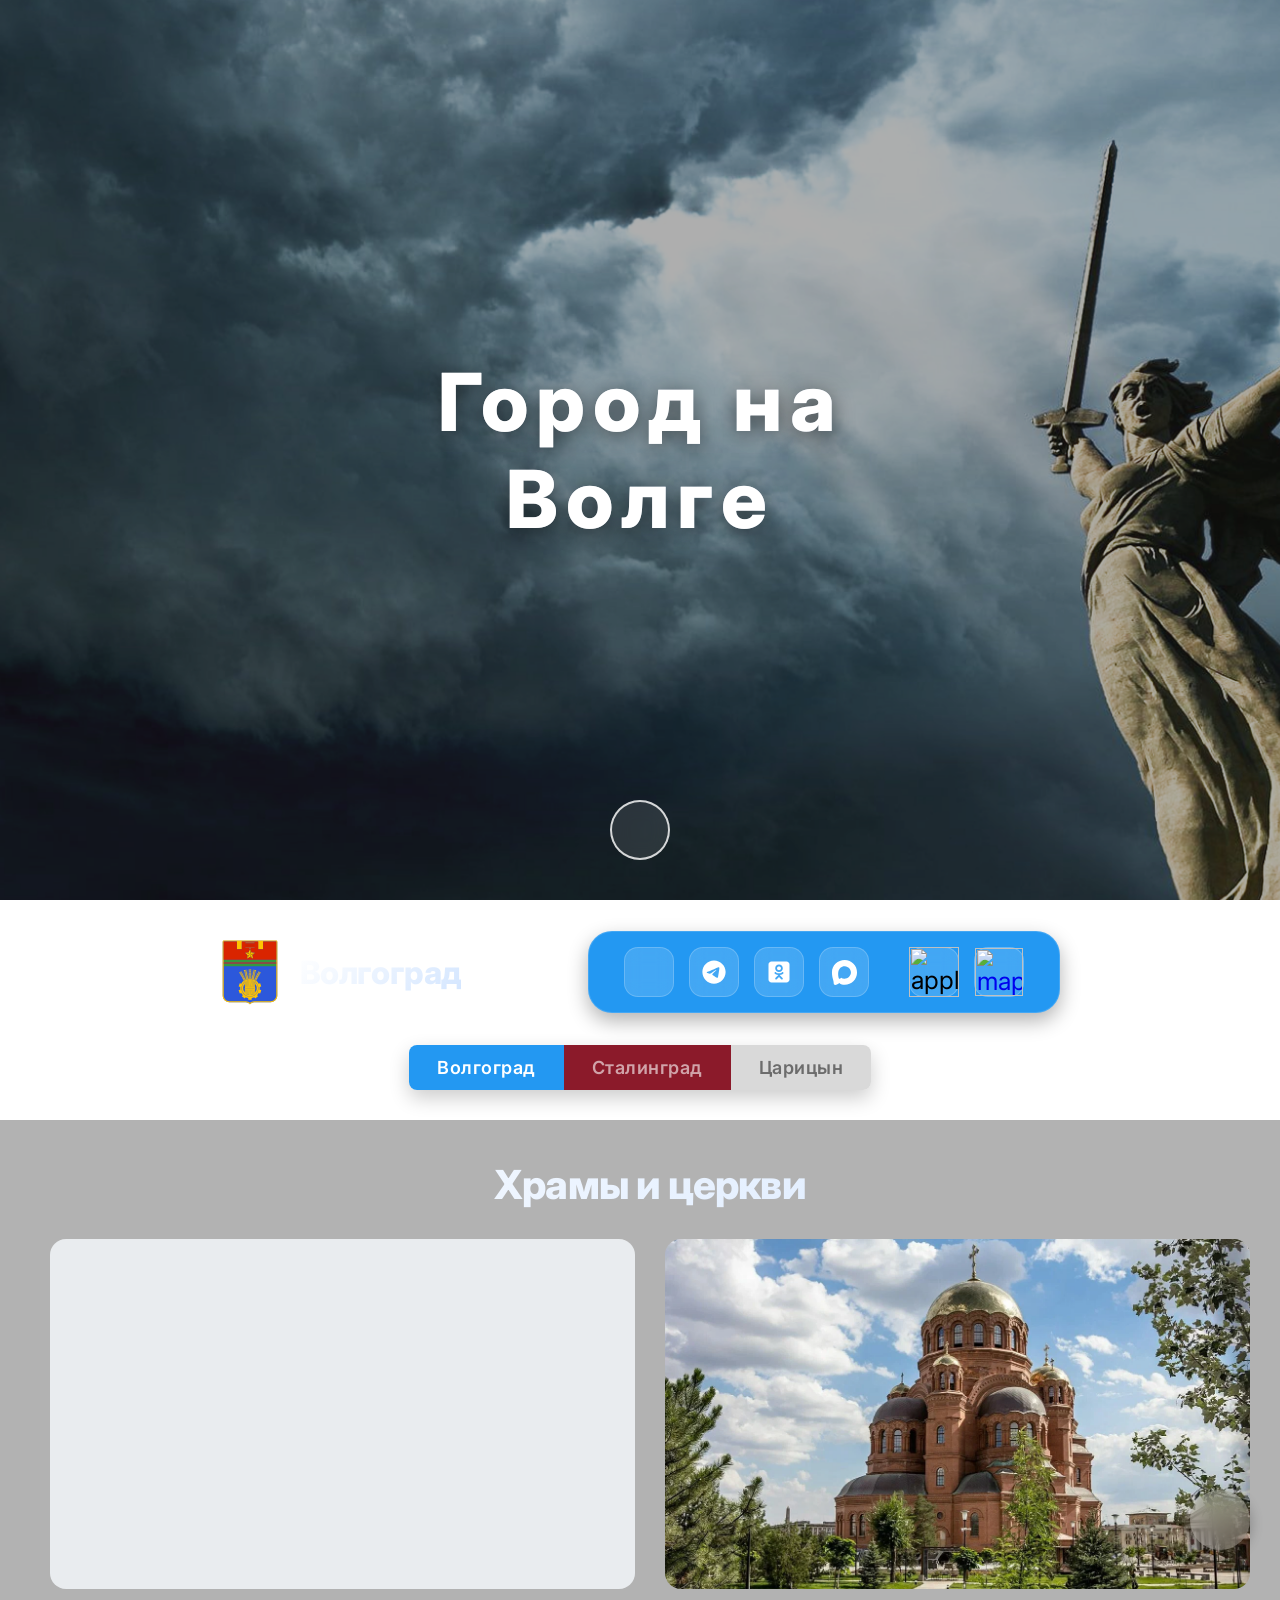
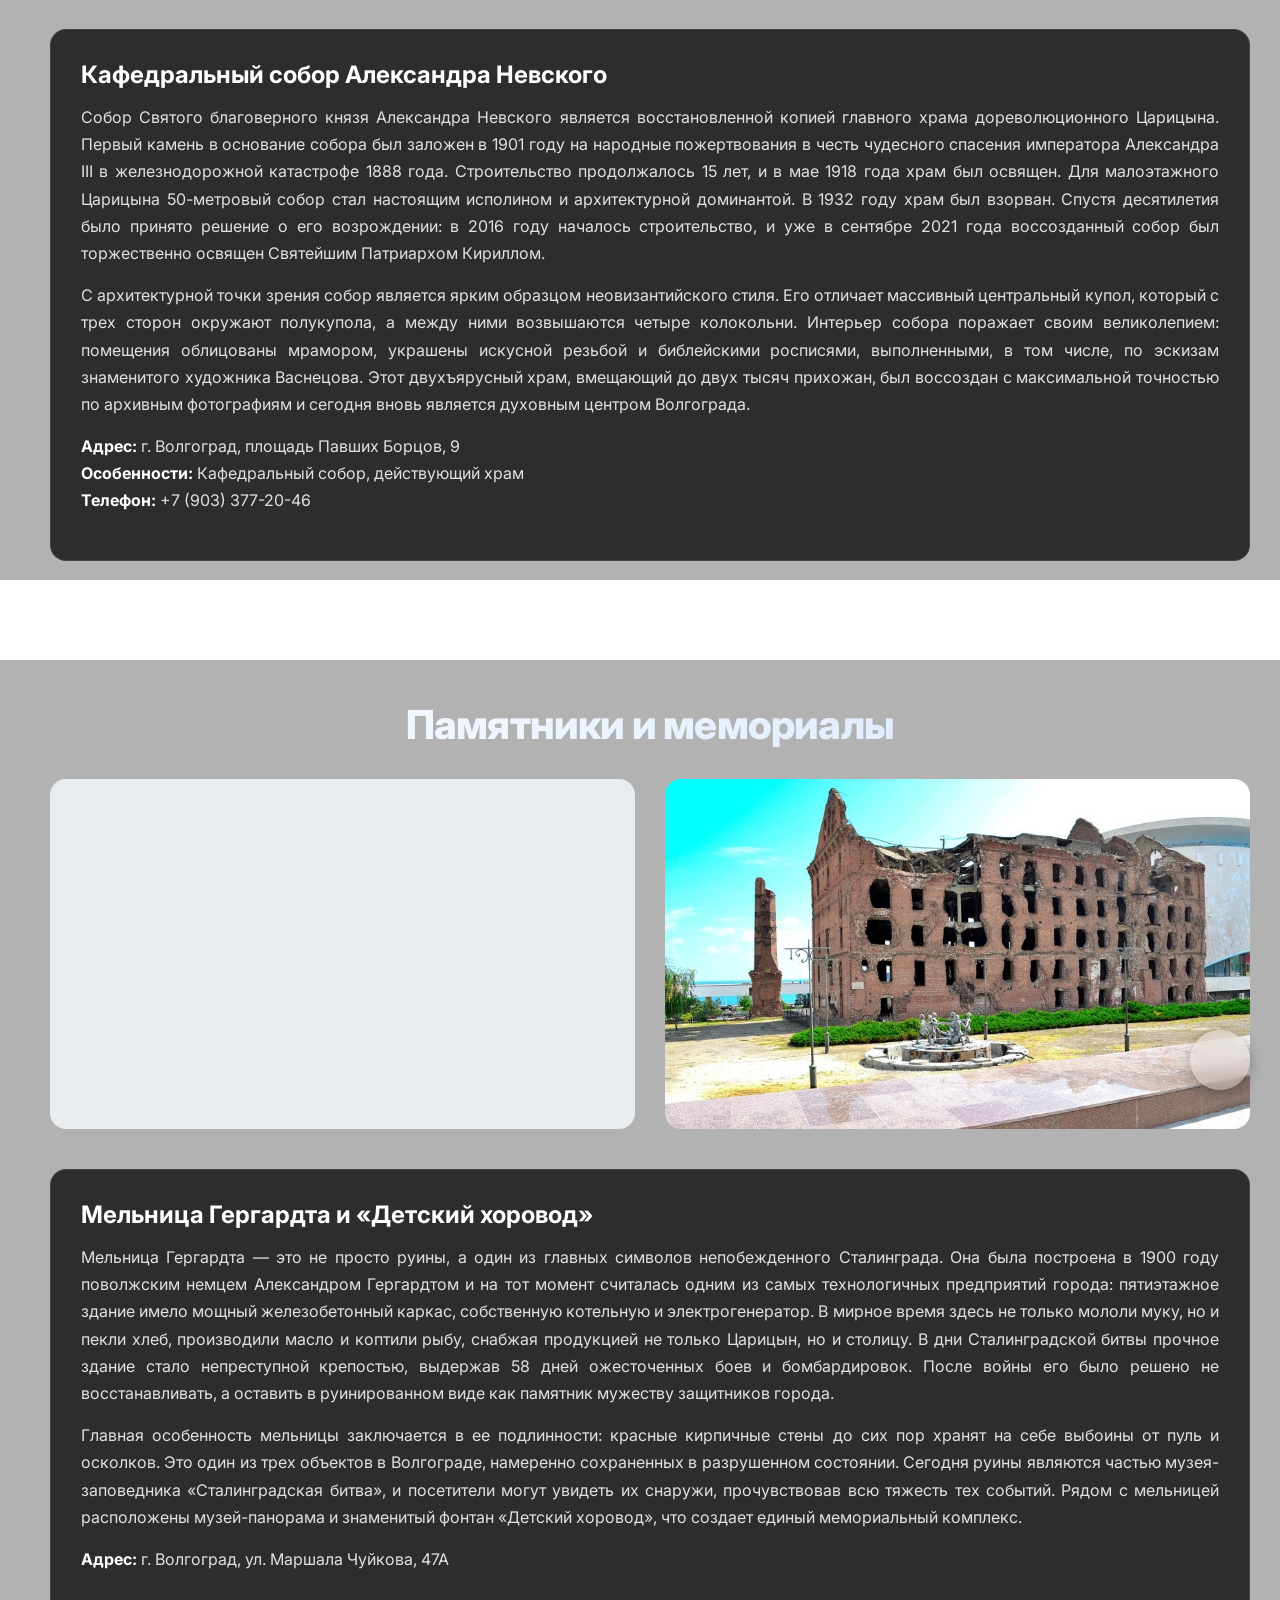
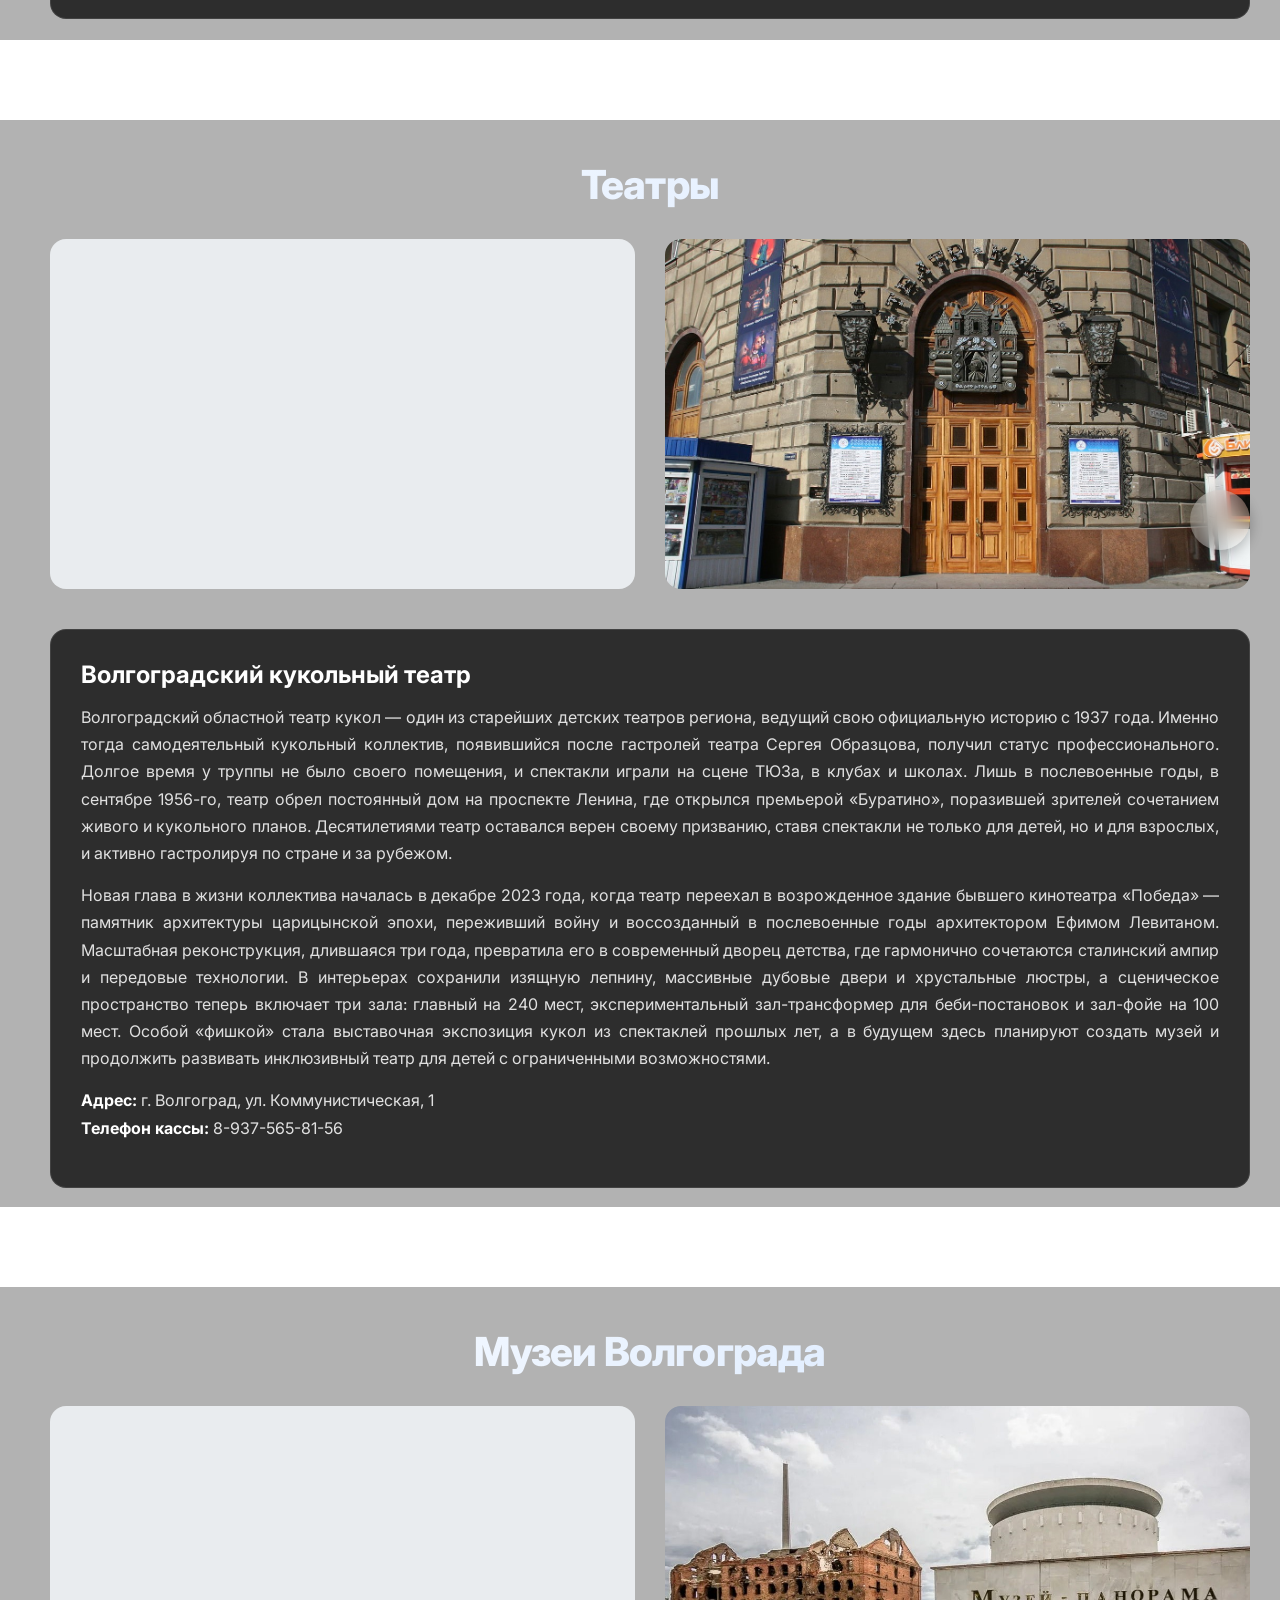
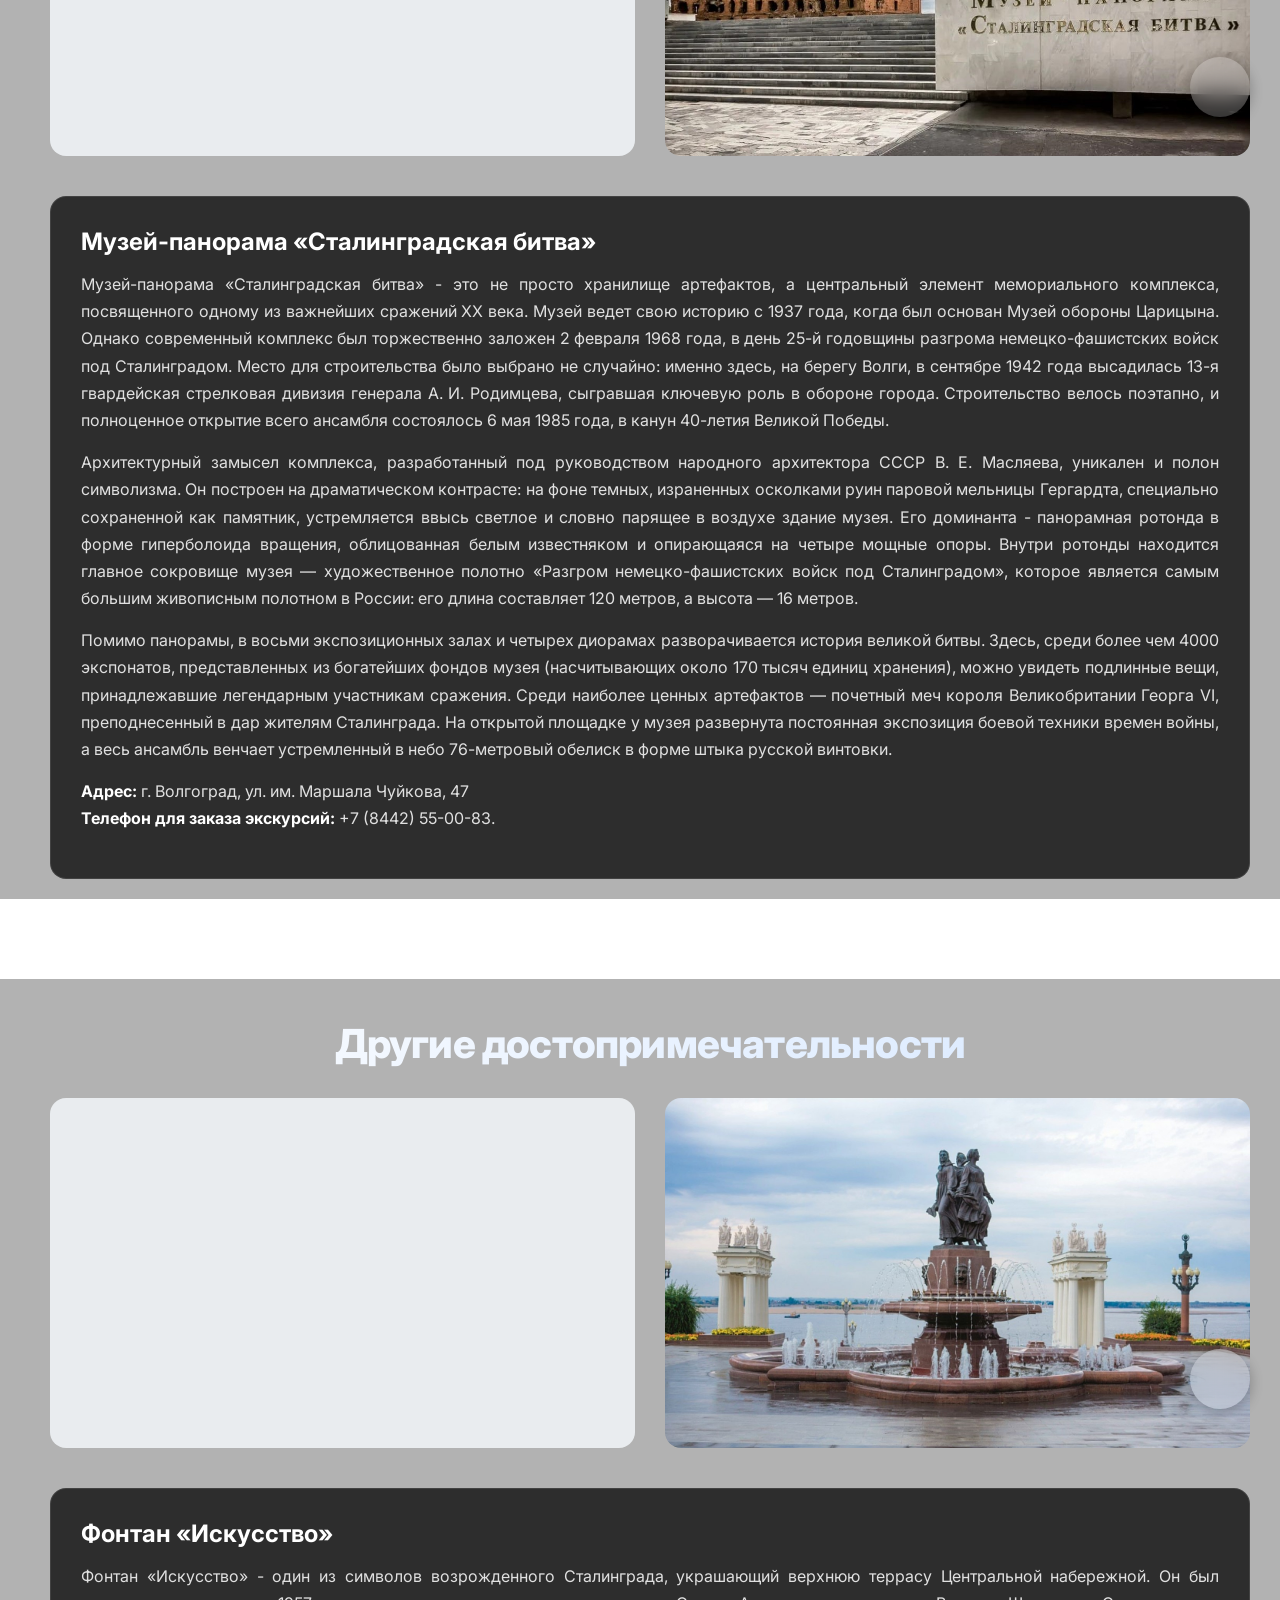
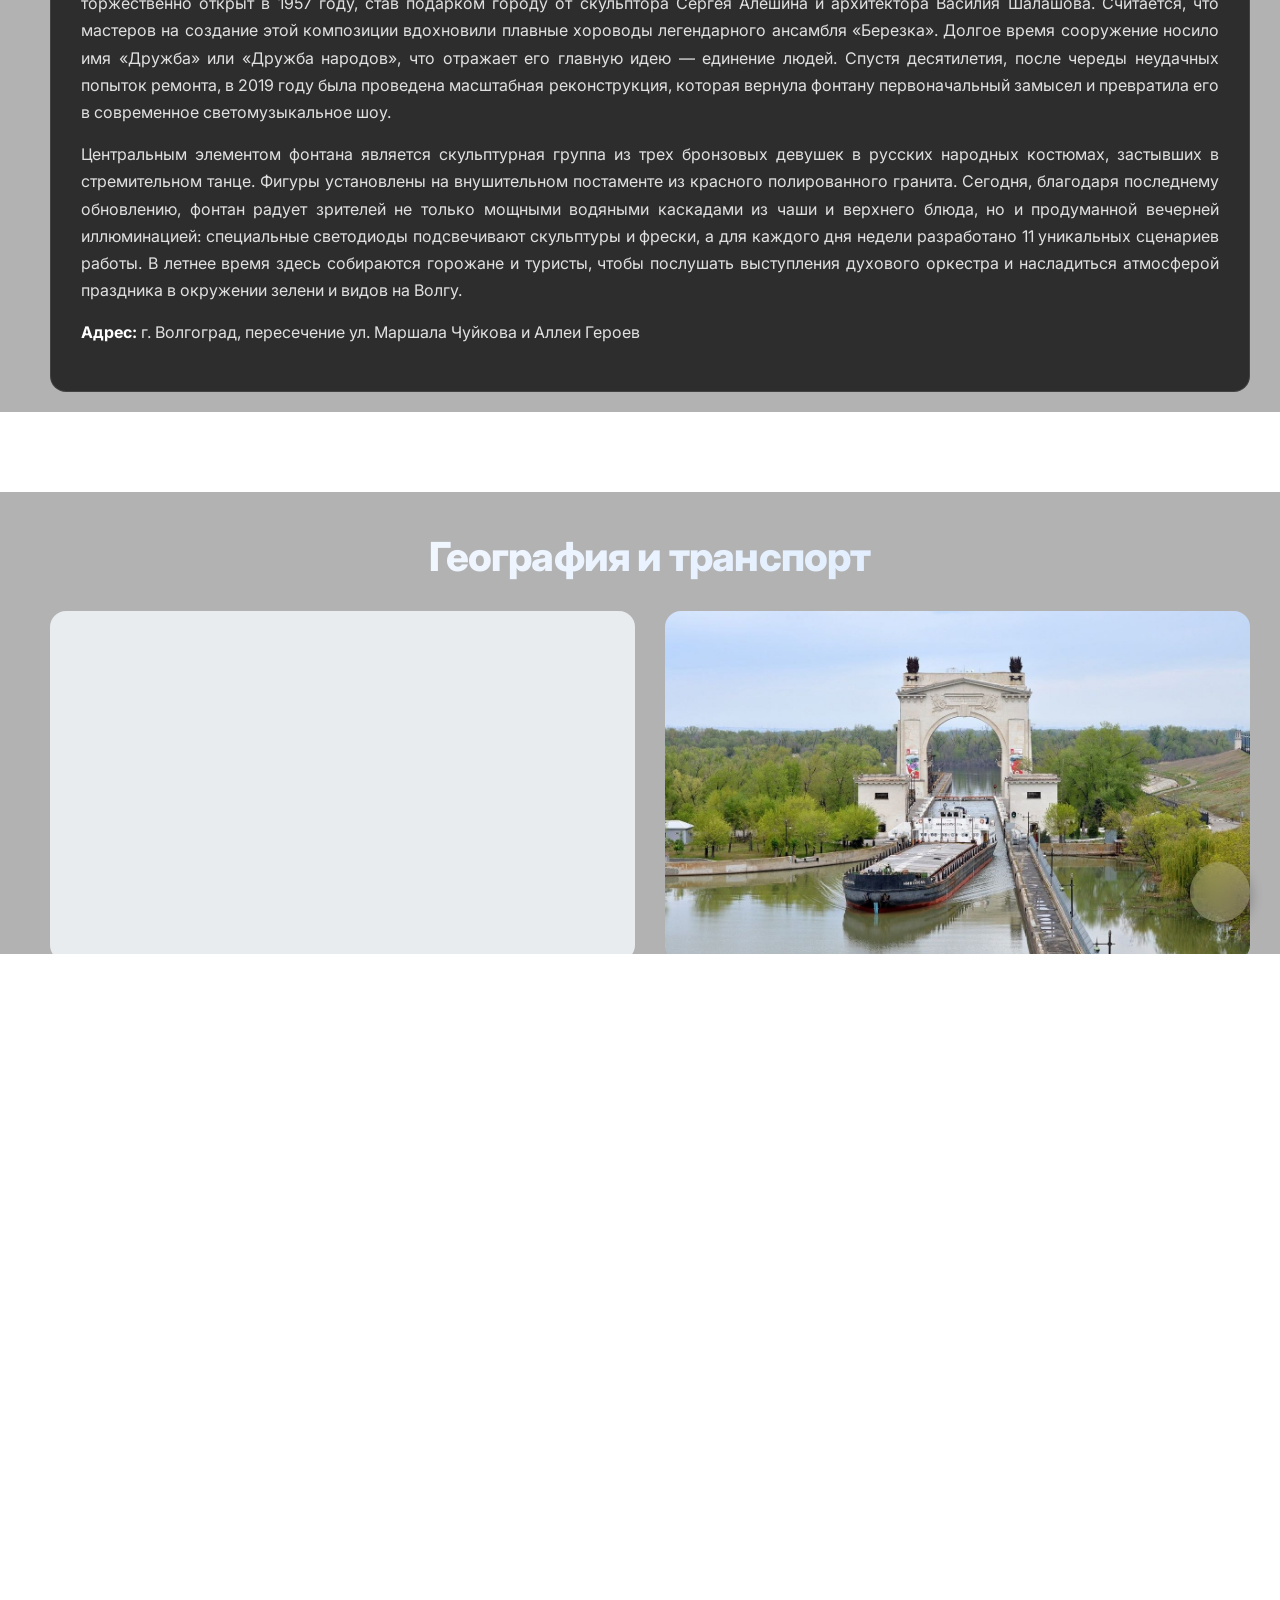
==== index.html @ 09a59f05 "Первый коммит: загрузка сайта~" ====
<script src="https://api-maps.yandex.ru/2.1/?lang=ru_RU" type="text/javascript"></script>

<!-- 2. Ionicons для иконок -->
<script src="https://unpkg.com/ionicons@4.1.2/dist/ionicons.js"></script>

<!-- 3. ВАШ внешний скрипт (после API!) -->
<script src="js/slider.js" defer></script>
<!DOCTYPE html>
<html>
<head>
	<meta charset="utf-8">
	<meta name="viewport" content="width=device-width, initial-scale=1">
	<title>Волгоград</title>
	<link rel="stylesheet" type="text/css" href="main.css">
	<link rel="icon" type="image/x-icon" href="images/Gerb.svg">
</head>

<body>
    <div class="hero-section" id="hero">
        <div class="hero-background">
            <img src="images/ZOVmateri.png" alt="Родина-мать зовёт">
        </div>
        <div class="hero-content">
            <h1 class="hero-title">Город на Волге</h1>
        </div>
        <button class="hero-arrow" onclick="scrollToContent()" aria-label="Прокрутить вниз">
            <ion-icon name="arrow-down"></ion-icon>
        </button>
    </div>
	<div class="page-wrapper">
	<div class="main-content">
		<header>
			<div class="logo">
				<img src="images/Gerb.svg" class="img1" alt="Герб">
				<h1>Волгоград</h1>
			</div>
			
			<div class="widgets">
				<div class="socials">
					<a href="https://vk.com/volgadmin" target="_blank" rel="noopener noreferrer">
						<div class="social-icon">
							<ion-icon name="logo-vk"></ion-icon>
						</div>
					</a>

					<a href="https://t.me/volgadmin" class="social-icon socials-tg" target="_blank" rel="noopener noreferrer">
						<svg xmlns="http://www.w3.org/2000/svg" viewBox="0 0 640 640">
							<path d="M320 72C183 72 72 183 72 320C72 457 183 568 320 568C457 568 568 457 568 320C568 183 457 72 320 
							72zM435 240.7C431.3 279.9 415.1 375.1 406.9 419C403.4 437.6 396.6 443.8 390 444.4C375.6 445.7 364.7 434.9 
							350.7 425.7C328.9 411.4 316.5 402.5 295.4 388.5C270.9 372.4 286.8 363.5 300.7 349C304.4 345.2 367.8 287.5 
							369 282.3C369.2 281.6 369.3 279.2 367.8 277.9C366.3 276.6 364.2 277.1 362.7 277.4C360.5 277.9 325.6 300.9 
							258.1 346.5C248.2 353.3 239.2 356.6 231.2 356.4C222.3 356.2 205.3 351.4 192.6 347.3C177.1 342.3 164.7 339.6 
							165.8 331C166.4 326.5 172.5 322 184.2 317.3C256.5 285.8 304.7 265 328.8 255C397.7 226.4 412 221.4 421.3 221.2C423.4 221.2 
							427.9 221.7 430.9 224.1C432.9 225.8 434.1 228.2 434.4 230.8C434.9 234 435 237.3 434.8 240.6z"/>
						</svg>
					</a>
					
					<!-- Одноклассники -->
					<a href="https://ok.ru/volgadmin" class="social-icon socials-odnokl" target="_blank" rel="noopener noreferrer">
						<svg xmlns="http://www.w3.org/2000/svg" viewBox="0 0 640 640">
							<path d="M320 201.1C314.6 200.8 309.2 201.7 304.1 203.5C299 205.3 294.4 208.3 290.5 212C286.6 215.7 283.5 220.2 281.3 
							225.2C279.1 230.2 278.1 235.5 278.1 240.9C278.1 246.3 279.2 251.7 281.3 256.6C283.4 261.5 286.6 266.1 290.5 269.8C294.4 
							273.5 299.1 276.4 304.1 278.3C309.1 280.2 314.6 281 320 280.7C325.4 281 330.8 280.1 335.9 278.3C341 276.5 345.6 273.5 
							349.5 269.8C353.4 266.1 356.5 261.6 358.7 256.6C360.9 251.6 361.9 246.3 361.9 240.9C361.9 235.5 360.8 230.1 358.7 
							225.2C356.6 220.3 353.4 215.7 349.5 212C345.6 208.3 340.9 205.4 335.9 203.5C330.9 201.6 325.4 200.8 320 201.1zM480 
							96L160 96C124.7 96 96 124.7 96 160L96 480C96 515.3 124.7 544 160 544L480 544C515.3 544 544 515.3 544 480L544 160C544 
							124.7 515.3 96 480 96zM320 322C275.2 322 239 285.7 239 241C239 196.2 275.2 159.9 320 159.9C364.8 159.9 401.1 196.2 401.1 
							241C401.1 285.7 364.8 322 320 322zM379.3 328.2C396.1 315 408.8 322.7 413.4 331.8C421.2 347.8 412.3 355.5 391.9 
							368.8C374.8 379.7 351.2 384 335.7 385.6L348.7 398.5L396.4 446.2C413.8 464.1 385.4 492 367.8 474.8C355.8 462.6 
							338.3 445.1 320.1 426.9L272.4 474.8C254.7 492 226.4 463.8 244 446.2C247.7 442.5 251.9 438.3 256.5 433.7C266.9 
							423.3 279.1 411 291.7 398.5L304.6 385.6C289.2 384 265.3 379.9 248 368.8C227.7 355.5 218.7 347.9 226.6 331.8C231.2 
							322.7 243.9 315 260.7 328.2C260.7 328.2 283.4 346.2 320 346.2C356.6 346.2 379.3 328.2 379.3 328.2z"/>
						</svg>
					</a>
					
					<!-- MAX -->
					<a href="https://max.ru/volgadmin" class="social-icon socials-MAX" target="_blank" rel="noopener noreferrer">
						<svg xmlns="http://www.w3.org/2000/svg" viewBox="0 0 1521.32 1516.58">
							<path class="fil1" d="M772.44 1295.02c-107.13,0 -156.91,-15.6 -243.19,-77.99 -54.92,70.2 -227.77,124.81 
							-235.38,31.2 0,-70.14 -15.84,-129.23 -33.31,-194.26 -21.38,-79.69 -45.16,-168.33 -45.16,-297.16 0,-307.17 
							253.55,-538.24 554.22,-538.24 300.58,0 536.3,242.3 536.3,541.23 0,298.89 -243.23,535.23 -533.49,535.23l0.01 
							-0.01zm4.34 -810.86c-146.28,-7.62 -260.42,93.24 -285.6,251.11 -20.87,130.76 16.11,290.06 47.72,298.07 14.92,3.78 
							53.1,-26.92 76.62,-50.31 38.73,24.94 83.14,44.28 132.52,46.82 150.2,7.82 283.26,-108.97 291.15,-258.22 7.88,-149.25 
							-112.21,-279.65 -262.39,-287.47l-0.02 0z"/>
						</svg>
					</a>
					
				</div>
				<div class="contacts">
					<div class="social-icon"><img width="50" height="50" src="https://img.icons8.com/ios-filled/50/FFFFFF/apple-contacts.png" alt="apple-contacts"/></div>
					<a href="pages/mapping.html"><div class="social-icon"><img width="48" height="48" src="https://img.icons8.com/deco-glyph/48/FFFFFF/map-marker.png" alt="map-marker"/></div></a>
				</div>
			</div>
		</header>
		
    </div>
		<!-- Блок "Времена" - три соединённых цветных блока -->
		<div class="times-container">
			<div class="time-block time-blue active">Волгоград</div>
			<a href="pages/stalingrad.html" style="text-decoration: none; color: inherit;">
    		<div class="time-block time-red faded">Сталинград</div>
			</a>
			<a href="pages/tsaritsyn.html" style="text-decoration: none; color: inherit;">
			<div class="time-block time-white faded">Царицын</div>
			</a>
			
		</div>
<!-- Слайдер достопримечательностей -->
<section class="attraction-section">
    <h2 class="section-title">Храмы и церкви</h2>
    <div class="attractions-slider">
        <!-- Слайд 1: Кафедральный собор Александра Невского -->
        <div class="slide active" data-index="0">
            <div class="attraction-container">
                <div class="attraction-content">
                    <div class="attraction-map-wrapper">
                        <div class="map-window-small">
                            <div id="map-alexander"></div>
                        </div>
                    </div>
                    <div class="attraction-image-wrapper">
                        <img src="attractions/AlexandroNevskiy.png" alt="Кафедральный собор Александра Невского" class="attraction-photo">
                    </div>
                </div>
                <div class="attraction-info">
                    <h3>Кафедральный собор Александра Невского</h3>
                    <p>
                        Собор Святого благоверного князя Александра Невского является 
                        восстановленной копией главного храма дореволюционного Царицына. 
                        Первый камень в основание собора был заложен в 1901 году на народные пожертвования 
                        в честь чудесного спасения императора Александра III в железнодорожной катастрофе 1888 года. 
                        Строительство продолжалось 15 лет, и в мае 1918 года храм был освящен. 
                        Для малоэтажного Царицына 50-метровый собор стал настоящим исполином и архитектурной доминантой. 
                        В 1932 году храм был взорван. Спустя десятилетия было принято решение о его возрождении: 
                        в 2016 году началось строительство, и уже в сентябре 2021 года воссозданный 
                        собор был торжественно освящен Святейшим Патриархом Кириллом.
                    </p>
                    <p>
                        С архитектурной точки зрения собор является ярким образцом неовизантийского стиля. 
                        Его отличает массивный центральный купол, который с трех сторон окружают полукупола, 
                        а между ними возвышаются четыре колокольни. Интерьер собора поражает своим великолепием: 
                        помещения облицованы мрамором, украшены искусной резьбой и библейскими росписями, выполненными, 
                        в том числе, по эскизам знаменитого художника Васнецова. 
                        Этот двухъярусный храм, вмещающий до двух тысяч прихожан, был воссоздан с максимальной точностью 
                        по архивным фотографиям и сегодня вновь является духовным центром Волгограда.
                    </p>
                    <p>
                        <strong>Адрес:</strong> г. Волгоград, площадь Павших Борцов, 9<br>
                        <strong>Особенности:</strong> Кафедральный собор, действующий храм <br>
                        <strong>Телефон:</strong> +7 (903) 377-20-46
                    </p>
                </div>
            </div>
        </div>



        <!-- Слайд 3: Собор Иоанна Кронштадского -->
        <div class="slide" data-index="2">
            <div class="attraction-container">
                <div class="attraction-content">
                    <div class="attraction-map-wrapper">
                        <div class="map-window-small">
                            <div id="map-kronstadt"></div>
                        </div>
                    </div>
                    <div class="attraction-image-wrapper">
                        <img src="attractions/IvanKronjtatskiy.jpg" alt="Собор Иоанна Кронштадского" class="attraction-photo">
                    </div>
                </div>
                <div class="attraction-info">
                    <h3>Храм Иоанна Кронштадского</h3>
                    <p>
                        Приход храма святого праведного Иоанна Кронштадтского был основан в 1991 году, 
                        а уже в 1993-м строящийся храм посетил патриарх Алексий II. 
                        С 1996 года приход является подворьем Свято-Троицкого Белогорского монастыря. 
                        Рядом с первым небольшим зданием в 2001–2012 годах был возведён новый двухъярусный храм, 
                        способный вместить до тысячи человек.
                    </p>
                    <p>
                        Главная архитектурная особенность — русско-византийский стиль с высотой более 50 метров, 
                        длиной 42 метра и толщиной стен до полутора метров. В основе плана заложен крест, 
                        а аркатурный пояс из натурального камня символизирует единство Церкви.
                    </p>
                    <p>
                        <strong>Адрес:</strong> г. Волгоград, ул. Туманяна, 38<br>
                        <strong>Особенности:</strong> Действующий храм, проводятся богослужения <br>
                        <strong>Телефон:</strong> +7 (8442) 73-09-91
                    </p>
                </div>
            </div>
        </div>

        <!-- Слайд 4: Казанский кафедральный собор -->
        <div class="slide" data-index="3">
            <div class="attraction-container">
                <div class="attraction-content">
                    <div class="attraction-map-wrapper">
                        <div class="map-window-small">
                            <div id="map-kazan"></div>
                        </div>
                    </div>
                    <div class="attraction-image-wrapper">
                        <img src="attractions/KazanskiyKafSobor.jpg" alt="Казанский кафедральный собор" class="attraction-photo">
                    </div>
                </div>
                <div class="attraction-info">
                    <h3>Казанский кафедральный собор</h3>
                    <p>
                        Казанский кафедральный собор был построен в 1899 году в псевдорусском стиле и является одним из старейших храмов Волгограда.
                        В советское время его закрыли и переоборудовали под хлебозавод, а во время Сталинградской битвы здание сильно пострадало, 
                        уцелели лишь стены. 
                        Восстановленный после войны, в 1954 году он получил статус кафедрального собора.
                    </p>
                    <p>Главная архитектурная особенность — крестообразная форма и шатровые купола,
                        возвращённые храму в ходе реставрации 2005–2011 годов. 
                        Среди святынь выделяются иконы с частицами мощей Александра Невского, Николая Чудотворца и святителя 
                        Луки Крымского.
                    </p>
                    <p>
                        <strong>Адрес:</strong> г. Волгоград, ул. Липецкая, 10<br>
                        <strong>Особенности:</strong> Кафедральный собор, исторический храм <br>
                        <strong>Телефон:</strong> 8 (8442) 94-78-43
                    </p>
                </div>
            </div>
        </div>

        <!-- Слайд 7: Храм Иоанна Предтечи -->
        <div class="slide" data-index="6">
            <div class="attraction-container">
                <div class="attraction-content">
                    <div class="attraction-map-wrapper">
                        <div class="map-window-small">
                            <div id="map-john"></div>
                        </div>
                    </div>
                    <div class="attraction-image-wrapper">
                        <img src="attractions/IvanPredtech.jpg" alt="Храм Иоанна Предтечи" class="attraction-photo">
                    </div>
                </div>
                <div class="attraction-info">
                    <h3>Храм Иоанна Предтечи</h3>
                    <p>
                        Храм Иоанна Предтечи — Это старейший православный храм Волгограда, 
                        ведущий свою историю от первой деревянной церкви, поставленной при основании крепости Царицын в 1589 году. 
                        В конце XIX века на её месте возвели каменный храм, который после разорения и закрытия в советское время 
                        вновь открылся сразу после Сталинградской битвы. 
                        С 1943 по 1954 год он был единственным действующим в городе и носил статус кафедрального собора, 
                        пока эту роль не вернули восстановленному Казанскому собору.
                    </p>
                    <p>
                        Главная особенность храма в том, что в его стенах молились, несмотря на военную разруху, 
                        практически непрерывно с 1943 года — с этого момента богослужения не прекращались даже в самые тяжёлые 
                        послевоенные годы. Архитектура относится к русско-византийскому стилю, 
                        а внутреннее убранство бережно сохраняет исторический облик.
                    </p>
                    <p>
                        <strong>Адрес:</strong> г. Волгоград<br>
                        <strong>Особенности:</strong> Действующий храм<br>
                        <strong>Телефон:</strong> +7 (8442) 33-74-70
                    </p>
                </div>
            </div>
        </div>
                <!-- Слайд 2: Собор Сергия Радонежского -->
        <div class="slide" data-index="1">
            <div class="attraction-container">
                <div class="attraction-content">
                    <div class="attraction-map-wrapper">
                        <div class="map-window-small">
                            <div id="map-radonezh"></div>
                        </div>
                    </div>
                    <div class="attraction-image-wrapper">
                        <img src="attractions/Radonejsckiy.webp" alt="Собор Сергия Радонежского" class="attraction-photo">
                    </div>
                </div>
                <div class="attraction-info">
                    <h3>Храм Сергия Радонежского</h3>
                    <p>
                        Храм преподобного Сергия Радонежского в Волгограде, расположенный на улице Ткачева, 
                        — это возрождённая святыня с непростой судьбой. 
                        Изначально каменный храм на этом месте существовал с 1908 года и был закрыт советской властью в 1932 году. 
                        В годы Великой Отечественной войны его здание уцелело, 
                        что позволило в конце 1990-х годов провести масштабную реконструкцию. 
                        Новый храм по проекту архитекторов В.Ф. Ечина, В.Ю. Кормильца и других был построен в период с 1996 по 1999 год.
                    </p>
                    <p>Среди главных особенностей храма — особая атмосфера уюта на ухоженной закрытой территории. 
                        Приход ведёт активную просветительскую работу: здесь действует воскресная школа, 
                        есть церковная лавка и даже небольшое кафе с домашней выпечкой. 
                        Особо почитаемой святыней является частица мощей святителя Николая Чудотворца, 
                        официально переданная храму на хранение.</p>
                    <p>
                        <strong>Адрес:</strong> г. Волгоград, ул. Ткачева, 1<br>
                        <strong>Особенности:</strong> Действующий храм, открыт для посещения<br>
                        <strong>Телефон:</strong> +7 (8442) 36-82-17
                    </p>
                </div>
            </div>
        </div>
    </div>

    <!-- Кнопки-стрелки -->
    <button class="slider-arrow slider-arrow-left" onclick="prevSlide()">
        <ion-icon name="arrow-back"></ion-icon>
    </button>
    <button class="slider-arrow slider-arrow-right" onclick="nextSlide()">
        <ion-icon name="arrow-forward"></ion-icon>
    </button>
</section>
 

<section class="museums-section" id="museums-section">
    <h2 class="section-title">Памятники и мемориалы</h2>
    <div class="attractions-slider museums-slider">
        
        <!-- Слайд 1: Мельница -->
        <div class="slide active" data-index="0">
            <div class="attraction-container">
                <div class="attraction-content">
                    <div class="attraction-map-wrapper"><div class="map-window-small"><div id="map-melnitsa"></div></div></div>
                    <div class="attraction-image-wrapper"><img src="attractions/MelnitsaGergardta2.jpg" alt="Мельница Гергардта" class="attraction-photo"></div>
                </div>
                <div class="attraction-info">
                    <h3>Мельница Гергардта и «Детский хоровод»</h3>
                    <p>Мельница Гергардта — это не просто руины, а один из главных символов непобежденного Сталинграда. 
                        Она была построена в 1900 году поволжским немцем Александром Гергардтом и на тот момент считалась 
                        одним из самых технологичных предприятий города: пятиэтажное здание имело мощный железобетонный каркас, 
                        собственную котельную и электрогенератор. В мирное время здесь не только мололи муку, 
                        но и пекли хлеб, производили масло и коптили рыбу, снабжая продукцией не только Царицын, но и столицу. 
                        В дни Сталинградской битвы прочное здание стало непреступной крепостью, 
                        выдержав 58 дней ожесточенных боев и бомбардировок. После войны его было решено не восстанавливать, 
                        а оставить в руинированном виде как памятник мужеству защитников города.</p>
                    <p>Главная особенность мельницы заключается в ее подлинности: 
                        красные кирпичные стены до сих пор хранят на себе выбоины от пуль и осколков. 
                        Это один из трех объектов в Волгограде, намеренно сохраненных в разрушенном состоянии. 
                        Сегодня руины являются частью музея-заповедника «Сталинградская битва», и посетители могут увидеть их снаружи, 
                        прочувствовав всю тяжесть тех событий. 
                        Рядом с мельницей расположены музей-панорама и знаменитый фонтан «Детский хоровод», 
                        что создает единый мемориальный комплекс.
                    </p>
                    <p><strong>Адрес:</strong> г. Волгоград, ул. Маршала Чуйкова, 47А<br>
                    </p>
                </div>
            </div>
        </div>

        <!-- Слайд 2: Дом Павлова -->
        <div class="slide" data-index="1">
            <div class="attraction-container">
                <div class="attraction-content">
                    <div class="attraction-map-wrapper"><div class="map-window-small"><div id="map-pavlov"></div></div></div>
                    <div class="attraction-image-wrapper"><img src="attractions/DomPavlova.jpg" alt="Дом Павлова" class="attraction-photo"></div>
                </div>
                <div class="attraction-info">
                    <h3>Дом Павлова</h3>
                    <p>Дом Павлова — это легендарный жилой дом, ставший символом стойкости и воинского подвига. 
                        До войны это был престижный четырехэтажный дом для работников облпотребсоюза, 
                        но в 1942 году он превратился в неприступную крепость. 
                        Разведывательная группа под командованием сержанта Якова Павлова выбила немцев из здания, 
                        после чего в течение 58 дней гарнизон из 25 бойцов разных национальностей удерживал оборону, 
                        отражая бесконечные атаки противника. 
                        Этот небольшой плацдарм, отмеченный на личных картах Паулюса как настоящая крепость, так и не был сдан врагу.</p>
                    <p>
                        Уникальность Дома Павлова в том, что он стал олицетворением не только ратного, 
                        но и трудового подвига: после войны его восстановили одним из первых, и сейчас в нем снова живут люди. 
                        На торцевой стене, обращенной к площади Ленина, установлена мемориальная плита, 
                        напоминающая о тех героических днях. 
                        Интересен и тот факт, что в подвале дома был проложен телефонный кабель, 
                        и связь с командованием не прерывалась даже в разгар сражений.
                    </p>
                    <p><strong>Адрес:</strong> г. Волгоград, ул. Советская, 39<br>
                        <!-- <strong>Телефон:</strong> Заглушка -->
                        </p>
                </div>
            </div>
        </div>


        <!-- Слайд 6: Мамаев курган -->
        <div class="slide" data-index="5">
            <div class="attraction-container">
                <div class="attraction-content">
                    <div class="attraction-map-wrapper"><div class="map-window-small"><div id="map-mamaev"></div></div></div>
                    <div class="attraction-image-wrapper"><img src="attractions/MamaevKurgan.jpg" alt="Мамаев курган" class="attraction-photo"></div>
                </div>
                <div class="attraction-info">
                    <h3>Мамаев курган</h3>
                    <p>Мамаев курган — это возвышенность на правом берегу Волги, 
                        которая в годы Великой Отечественной войны стала ареной ожесточенных боев. 
                        Битва за эту стратегическую высоту, обозначенную на картах как «Высота 102,0», 
                        продолжалась 135 дней и унесла десятки тысяч жизней. 
                        После войны склоны кургана были буквально перепаханы металлом: на каждый квадратный метр
                        приходилось до 1250 осколков, а земля долгое время оставалась мертвой.
                        Увековечить память героев было решено созданием грандиозного мемориального ансамбля. 
                        Его строительство под руководством скульптора Евгения Вучетича и инженера Николая Никитина 
                        началось в 1959 году и длилось восемь лет. 
                        Торжественное открытие памятника-ансамбля «Героям Сталинградской битвы» состоялось 15 октября 1967 года.
                    </p>
                    <p>Главная особенность мемориала — его глубоко продуманная драматургия и колоссальный масштаб. 
                        Маршрут от подножия к вершине включает 200 гранитных ступеней — по числу дней Сталинградской битвы — 
                        и проводит посетителя через череду знаковых объектов: вводную композицию «Память поколений», 
                        площадь «Стоявших насмерть», барельефы «Стен-руин» и Зал Воинской славы с Вечным огнем и почетным караулом. 
                        Доминантой ансамбля является 85-метровая скульптура «Родина-мать зовет!». 
                        Это уникальное инженерное сооружение: полая внутри статуя весом 8 тысяч тонн не вкопана в землю, 
                        а стоит исключительно за счет собственного веса, удерживаемая 117 натянутыми стальными тросами.
                        В братских и индивидуальных могилах на территории кургана покоится прах более 34,5 тысяч защитников города.</p>
                    <p>
                    <strong>Адрес:</strong> г. Волгоград, проспект им. В.И. Ленина<br>
                </div>
            </div>
        </div>

        <!-- Слайд 3: Памятник Ленину -->
        <div class="slide" data-index="2">
            <div class="attraction-container">
                <div class="attraction-content">
                    <div class="attraction-map-wrapper"><div class="map-window-small"><div id="map-lenin"></div></div></div>
                    <div class="attraction-image-wrapper"><img src="attractions/Lenin.jpg" alt="Памятник Ленину" class="attraction-photo"></div>
                </div>
                <div class="attraction-info">
                    <h3>Памятник Ленину</h3>
                    <p>Памятник Владимиру Ильичу Ленину, расположенный у входа в Волго-Донской судоходный канал, 
                    — это не просто монумент, а один из главных символов Волгограда и самая большая в мире скульптура, 
                    установленная реально жившему человеку. Он был торжественно открыт 20 апреля 1973 года,
                    накануне 103-й годовщины со дня рождения вождя. Его создателями выступили знаменитый скульптор 
                    Евгений Вучетич (автор мемориала на Мамаевом кургане) и архитектор Леонид Поляков. 
                    Интересно, что этот монумент имеет уникальную предысторию: изначально, к моменту открытия канала в 1952 году, 
                    на этом же месте стоял гигантский памятник Иосифу Сталину. 
                    В ходе борьбы с культом личности в 1961 году его демонтировали, и долгое время постамент пустовал, 
                    пока власти не решили установить на нем фигуру Ленина.
                    </p>
                    <p>
                        Главная особенность монумента — его колоссальный размер и узнаваемый силуэт, 
                        который виден с большого расстояния с проплывающих по Волге теплоходов. 
                        Общая высота памятника составляет 57 метров: 27 метров — сама скульптура и еще 30 метров — гранитный постамент. 
                        Он занесен в Книгу рекордов Гиннесса как самый большой в мире памятник реальному человеку. 
                        Скульптор применил здесь ту же передовую технологию, что и при создании статуи «Родина-мать зовет!»: 
                        полая внутри фигура изготовлена из предварительно напряженного железобетона, 
                        укрепленного стальными тросами, что обеспечивает ей устойчивость и долговечность.
                    </p>
                    <p><strong>Адрес:</strong> г. Волгоград, ул. Фадеева, 35<br>
            </div>
        </div>
        </div>

        <!-- Слайд 4: Пожарный катер «Гаситель» -->
        <div class="slide" data-index="3">
            <div class="attraction-container">
                <div class="attraction-content">
                    <div class="attraction-map-wrapper"><div class="map-window-small"><div id="map-gasitel"></div></div></div>
                    <div class="attraction-image-wrapper"><img src="attractions/Gasitel.jpg" alt="Пожарный катер Гаситель" class="attraction-photo"></div>
                </div>
                <div class="attraction-info">
                    <h3>Пожарный катер «Гаситель»</h3>
                    <p>Пожарный катер «Гаситель» — это не просто памятник, а настоящий ветеран двух войн, установленный на вечную стоянку в Волгограде. 
                        Он был построен в 1903 году на Сормовском заводе и до 1926 года носил имя «Царёв». 
                        Это был мощный и маневренный пароход, способный подавать до 95 тысяч ведер воды в час, что делало его незаменимым при тушении пожаров на Волге. 
                        В годы Гражданской войны он участвовал в обороне Красного Царицына, перевозил войска и боеприпасы. 
                        В период Сталинградской битвы «Гаситель» под непрерывным огнем противника тушил пожары на переправах, эвакуировал раненых и доставлял грузы,
                        пока в октябре 1942 года не был потоплен, получив около 3,5 тысяч пробоин. После войны катер подняли, отремонтировали и 
                        продолжали использовать по назначению вплоть до 1966 года, после чего он был списан и затоплен.</p>
                    <p>
                        Вторично жизнь «Гасителя» началась в 1977 году, когда в честь подвига речников и пожарных Волжского бассейна 
                        его было решено сделать центральным элементом мемориала, торжественно открытого 6 ноября того же года на берегу Волги 
                        в пойме реки Царицы. Автором проекта выступил народный архитектор СССР В. Е. Масляев. '
                        Главная особенность памятника — его композиционная целостность: катер установлен не просто на пьедестале, 
                        а в центре специально созданного гранитного бассейна, имитирующего водную гладь. Позади судна возвышается 13-метровая стела, 
                        облицованная базальтовыми плитами, с мемориальными надписями, прославляющими мужество волжских речников в битвах за Царицын и Сталинград.
                    </p>
                    <p><strong>Адрес:</strong> г. Волгоград, пойма реки Царицы (ориентир — пересечение ул. Калинина и 0-й Продольной магистрали)
            </div>
        </div>
    </div>


        <!-- Слайд 5: Волгоградский элеватор -->
        <div class="slide" data-index="4">
            <div class="attraction-container">
                <div class="attraction-content">
                    <div class="attraction-map-wrapper"><div class="map-window-small"><div id="map-elevator"></div></div></div>
                    <div class="attraction-image-wrapper"><img src="attractions/Elevator.jpg" alt="Волгоградский элеватор" class="attraction-photo"></div>
                </div>
                <div class="attraction-info">
                    <h3>Волгоградский элеватор</h3>
                    <p>Волгоградский элеватор — уникальный памятник истории федерального значения, 
                        который и сегодня продолжает работать по прямому назначению, оставаясь одним из немых свидетелей Сталинградской битвы. 
                        Построенный в 1941 году по типовому проекту треста «Хлебострой», он сразу стал архитектурной доминантой: 
                        в преимущественно малоэтажном довоенном Сталинграде махина элеватора была самым высоким зданием. 
                        Именно поэтому осенью 1942 года за него развернулись одни из самых ожесточенных боев в городской черте — контроль 
                        над высотой позволял просматривать центр города и подходы к Волге. Особенностью его обороны стало участие 92-й отдельной стрелковой бригады, 
                        сформированной из моряков-североморцев: в сухопутных схватках они использовали флотскую тактику стремительных контратак, наводя ужас на противника.</p>
                    <p>
                        Захват элеватора дался немцам настолько тяжело, что для участников штурма был даже разработан специальный памятный нагрудный знак.
                        В январе 1943 года советским войскам пришлось вновь выбивать врага из мощных железобетонных конструкций здания, 
                        которые превратили его в настоящую крепость. После войны элеватор был восстановлен и вновь введен в эксплуатацию. 
                        Сегодня на его территории установлен памятник защитникам, а на фасаде здания размещена мемориальная доска с текстом: 
                        «В дни Сталинградского сражения борьба за элеватор была особенно упорной и ожесточенной. Элеватор несколько раз переходил из рук в руки».
                    </p>
                    <p><strong>Адрес:</strong> г. Волгоград, ул. Козловская, 59
            </div>
        </div>
    </div>

        <!-- Слайд 7: Аллея Героев -->
        <div class="slide" data-index="6">
            <div class="attraction-container">
                <div class="attraction-content">
                    <div class="attraction-map-wrapper"><div class="map-window-small"><div id="map-alley"></div></div></div>
                    <div class="attraction-image-wrapper"><img src="attractions/AlleyaGeroev.jpg" alt="Аллея Героев" class="attraction-photo"></div>
                </div>
                <div class="attraction-info">
                    <h3>Аллея Героев</h3>
                    <p>Аллея Героев — это парадный бульвар в центре Волгограда, соединяющий площадь Павших Борцов и набережную 62-й Армии.
                        Торжественно открытая в 1954 году, она была заложена в память о подвиге советских солдат на месте трех 
                        небольших довоенных улочек. Протянувшаяся почти на 300 метров, аллея стала не просто оживленным променадом,
                        но и важнейшим мемориалом, который часто называют «нулевым километром»
                        и парадным входом в город со стороны Волги.
                    </p>
                    <p>
                        Архитектурный ансамбль Аллеи Героев, созданный Каро Алабяном, 
                        Ефимом Левитаном и Леонидом Гольдманом, является ярким образцом «сталинского ампира». 
                        По обеим сторонам бульвара возвышаются монументальные восьмиэтажные жилые дома. 
                        На крышах двух из них, обращенных к набережной, установлены макеты высших наград, которыми
                        был удостоен город за победу в Сталинградской битве: ордена Ленина и медали «Золотая Звезда». 
                        Главный мемориал аллеи — это шесть белоснежных мраморных стел с именами 127 Героев Советского Союза, 
                        получивших это звание за подвиг в Сталинградской битве, а также 192 Героев-уроженцев области и 28 полных 
                        кавалеров ордена Славы. Завершается аллея монументальным обелиском у братской могилы, где с 1963 года 
                        горит Вечный огонь. Рядом с ним с 1965 года несет почетную вахту легендарный Пост № 1 — самый первый 
                        в Советском Союзе, через который за 60 лет прошли более 200 тысяч волгоградских школьников.
                    </p>
                    <p><strong>Адрес:</strong> г. Волгоград, Центральный район, Аллея Героев<br>
                </div>
            </div>
        </div>

    </div>
    
    <!-- Стрелки -->
    <button class="slider-arrow museum-arrow-left" onclick="nextMuseumSlide('prev')"><ion-icon name="arrow-back"></ion-icon></button>
    <button class="slider-arrow museum-arrow-right" onclick="nextMuseumSlide('next')"><ion-icon name="arrow-forward"></ion-icon></button>
</section>
<!-- ========== СЕКЦИЯ ТЕАТРОВ (дизайн как у памятников) ========== -->
<section class="museums-section" id="theaters-section">
    <h2 class="section-title">Театры</h2>
    
    <div class="attractions-slider museums-slider">
        <!-- Слайд 1: Кукольный театр -->
        <div class="slide active" data-index="0">
            <div class="attraction-container">
                <div class="attraction-content">
                    <div class="attraction-map-wrapper"><div class="map-window-small"><div id="map-puppet"></div></div></div>
                    <div class="attraction-image-wrapper"><img src="attractions/TeatrKukol.jpg" alt="Волгоградский кукольный театр" class="attraction-photo"></div>
                </div>
                <div class="attraction-info">
                    <h3>Волгоградский кукольный театр</h3>
                    <p>Волгоградский областной театр кукол — один из старейших детских театров региона, ведущий свою официальную историю с 1937 года. 
                        Именно тогда самодеятельный кукольный коллектив, появившийся после гастролей театра Сергея Образцова, получил статус профессионального. 
                        Долгое время у труппы не было своего помещения, и спектакли играли на сцене ТЮЗа, в клубах и школах. 
                        Лишь в послевоенные годы, в сентябре 1956-го, театр обрел постоянный дом на проспекте Ленина, где открылся премьерой «Буратино», 
                        поразившей зрителей сочетанием живого и кукольного планов. Десятилетиями театр оставался верен своему призванию, 
                        ставя спектакли не только для детей, но и для взрослых, и активно гастролируя по стране и за рубежом.</p>
                    <p>
                        Новая глава в жизни коллектива началась в декабре 2023 года, когда театр переехал в возрожденное здание бывшего кинотеатра 
                        «Победа» — памятник архитектуры царицынской эпохи, переживший войну и воссозданный в послевоенные годы архитектором Ефимом Левитаном. 
                        Масштабная реконструкция, длившаяся три года, превратила его в современный дворец детства, где гармонично сочетаются сталинский ампир и 
                        передовые технологии. В интерьерах сохранили изящную лепнину, массивные дубовые двери и хрустальные люстры, 
                        а сценическое пространство теперь включает три зала: главный на 240 мест, 
                        экспериментальный зал-трансформер для беби-постановок и зал-фойе на 100 мест. 
                        Особой «фишкой» стала выставочная экспозиция кукол из спектаклей прошлых лет, 
                        а в будущем здесь планируют создать музей и продолжить развивать инклюзивный театр для детей с ограниченными возможностями.
                    </p>
                    <p><strong>Адрес:</strong> г. Волгоград, ул. Коммунистическая, 1<br>
                    <strong>Телефон кассы:</strong> 8-937-565-81-56</p>
                </div>
            </div>
        </div>

        <!-- Слайд 2: ТЮЗ -->
        <div class="slide" data-index="1">
            <div class="attraction-container">
                <div class="attraction-content">
                    <div class="attraction-map-wrapper"><div class="map-window-small"><div id="map-youth"></div></div></div>
                    <div class="attraction-image-wrapper"><img src="attractions/TUZ.jpg" alt="Волгоградский ТЮЗ" class="attraction-photo"></div>
                </div>
                <div class="attraction-info">
                    <h3>Волгоградский театр юного зрителя</h3>
                    <p>Волгоградский ТЮЗ — один из старейших детских театров России, основанный в 1933 году как Сталинградский театр юного зрителя. 
                        В годы войны труппа была эвакуирована, но сразу после освобождения города, в 1944 году, театр возобновил работу, 
                        давая спектакли в неприспособленных помещениях. Настоящий дом ТЮЗ обрёл в 1970 году, когда переехал в специально 
                        построенное здание на улице Рабоче-Крестьянской. Этот архитектурный проект в стиле советского модернизма стал одной 
                        из ярких достопримечательностей города: белоснежное здание напоминает огромный круизный лайнер, «плывущий» по Волге. 
                        В репертуаре театра — классические и современные постановки для детей, подростков и взрослых; зрительный зал вмещает 425 человек.</p>
                    <p>Главная особенность ТЮЗа — необычный облик здания, 
                        которое давно стало узнаваемым символом Волгограда. 
                        Его остеклённые фасады, наклонные пилоны и открытая терраса создают ощущение лёгкости и движения. 
                        В 2020 году внутри провели масштабную реконструкцию, обновив сценическое оборудование и интерьеры, но сохранив исторический дух.
                        Сегодня это не только театр, но и культурный центр, где проходят фестивали, творческие встречи и лаборатории. 
                        Особое внимание уделяется интерактивным спектаклям и проектам для семейной аудитории.</p>
                    <p><strong>Адрес:</strong> г. Волгоград, ул. Рабоче-Крестьянская, 42<br>
                        <strong>Телефон кассы:</strong> +7 (8442) 95-97-99</p>
                </div>
            </div>
        </div>

        <!-- Слайд 3: Казачий театр -->
        <div class="slide" data-index="2">
            <div class="attraction-container">
                <div class="attraction-content">
                    <div class="attraction-map-wrapper"><div class="map-window-small"><div id="map-cossack"></div></div></div>
                    <div class="attraction-image-wrapper"><img src="attractions/TeatrKazakov.jpg" alt="Казачий театр" class="attraction-photo"></div>
                </div>
                <div class="attraction-info">
                    <h3>Волгоградский музыкально-драматический казачий театр</h3>
                    <p>Волгоградский музыкально-драматический казачий театр, основанный в 1992 году, 
                        является уникальным культурным явлением, хранящим и развивающим традиции донского казачества. 
                        Театр был создан как Государственный Донской казачий театр, его основателем и первым художественным 
                        руководителем стал заслуженный артист России, коренной казак Владимир Ляпичев. 
                        С 2011 года учреждение носит свое нынешнее название. С самого начала главной задачей коллектива 
                        была и остается работа над произведениями казачьей тематики: первым спектаклем стала постановка
                        "Я пришёл дать вам волю" о Степане Разине, а сегодня в репертуаре можно увидеть "Тихий Дон", "Донскую душу" 
                        и музыкальную программу "Музыка казачьей души".</p>
                    <p>
                        Главной архитектурной особенностью театра является его историческое здание, 
                        построенное в 1862 году царицынским купцом Александром Шлыковым и признанное объектом культурного наследия. 
                        Это одно из самых загадочных и красивых строений города, выделяющееся богатым декором:
                        фасады из красного кирпича украшены уникальной белоснежной лепниной и маскаронами — 
                        барельефами в виде человеческих лиц, изображающих, по городской легенде, дочь купца Шлыкова и его самого. 
                        Изначально здание выглядело иначе и имело угловую башню, делающую его похожим на замок, 
                        однако этот облик был частично утрачен при послевоенном восстановлении.
                        За свою долгую историю дом успел побывать женской гимназией, педагогическим институтом,
                        пережил ожесточенные бои во время Сталинградской битвы и долгое время служил горожанам как кинотеатр 
                        «Гвардеец», прежде чем в 1994 году обрел новую жизнь в качестве театра.
                    </p>
                    <p><strong>Адрес:</strong> г. Волгоград, ул. Академическая, д. 3<br>
                        <strong>Телефон:</strong> +7 (8442) 94-93-68</p>
                </div>
            </div>
        </div>

        <!-- Слайд 4: Царицынская опера -->
        <div class="slide" data-index="3">
            <div class="attraction-container">
                <div class="attraction-content">
                    <div class="attraction-map-wrapper"><div class="map-window-small"><div id="map-opera"></div></div></div>
                    <div class="attraction-image-wrapper"><img src="attractions/CharichinOpera.jpg" alt="Царицынская опера" class="attraction-photo"></div>
                </div>
                <div class="attraction-info">
                    <h3>«Царицынская опера»</h3>
                    <p>Волгоградский государственный театр «Царицынская опера» — один из ведущих музыкальных театров региона. 
                        Его история уходит корнями в начало XX века: оперные традиции города восходят к 1907 году, когда купец 
                        и меценат Владимир Миллер построил на берегу реки Царицы каменный театр «Конкордия» 
                        и открыл в нём первый оперный сезон. В 1930-е годы на базе «Конкордии» работал Сталинградский
                        театр оперетты, но здание было разрушено в годы войны. Возрождение оперы началось 
                        в 1992 году с создания «Волгоградской оперной антрепризы» под руководством дирижёров Вадима Венедиктова 
                        и Эдуарда Серова. В 2004 году антреприза была преобразована в государственный театр «Царицынская опера», 
                        который возглавил первый директор Владимир Федерас.</p>
                    <p>
                        Театр располагается в здании бывшего Дворца культуры имени Ленина, построенном в 1956 году 
                        по проекту архитектора Якова Корнфельда в стиле сталинского ампира. Оно является объектом культурного 
                        наследия и обладает уникальными акустическими характеристиками. Основной зал вмещает 449 зрителей.
                        В репертуаре театра — классические оперы и балеты: «Евгений Онегин», «Лебединое озеро», «Тоска», «Щелкунчик»,
                        «Травиата», «Кармен» и многие другие. Ежегодно здесь проходит фестиваль искусств «Оперный альянс», собирающий
                        ведущих вокалистов и музыкантов. «Царицынская опера» также активно работает с детской аудиторией и реализует 
                        социальные проекты, в том числе по повышению финансовой грамотности.
                    </p>
                    <p><strong>Адрес:</strong> г. Волгоград, пр. В. И. Ленина, 97<br><strong>Телефон кассы:</strong> +7 (8442) 26-79-95</p>
                </div>
            </div>
        </div>

        <!-- Слайд 5: Музыкальный театр -->
        <div class="slide" data-index="4">
            <div class="attraction-container">
                <div class="attraction-content">
                    <div class="attraction-map-wrapper"><div class="map-window-small"><div id="map-musical"></div></div></div>
                    <div class="attraction-image-wrapper"><img src="attractions/MuzickTeatr.png" alt="Музыкальный театр" class="attraction-photo"></div>
                </div>
                <div class="attraction-info">
                    <h3>Волгоградский музыкальный театр</h3>
                    <p>Волгоградский музыкальный театр — один из старейших музыкальных театров на Волге, 
                        который ведет свою историю с ноября 1932 года. Он был основан как Сталинградский театр музыкальной комедии 
                        и открыл свой первый сезон в здании театра «Конкордия» опереттой «Холопка». 
                        Театр быстро добился признания, представив в первом же сезоне 13 премьер и отправившись на гастроли в Москву, 
                        Киев и Харьков. В годы войны театр был эвакуирован в Казань и Омск, 
                        но сразу после победы под Сталинградом труппа вернулась в родной город, где, несмотря на разруху, 
                        продолжила давать спектакли в здании клуба тракторного завода. В 1952 году театр обрел свой нынешний 
                        дом — историческое здание бывшего Общественного собрания Царицына на Центральной набережной. 
                        В 1995 году театр получил статус музыкального.
                    </p>
                    <P>Здание театра — памятник архитектуры с богатой историей. Оно было построено в 1903 году как клуб 
                        Общественного собрания для «высшего общества» Царицына. В 1909 году здесь состоялся концерт Ф.И. Шаляпина. 
                        После революции в здании формировались рабочие отряды и проходило первое собрание городской 
                        комсомольской организации. В дни Сталинградской битвы здесь размещалась морская бригада 
                        Волжской военной флотилии. Здание было разрушено, но уже в 1946 году одним из первых в городе восстановлено, 
                        а в 1960 году реконструировано по проекту архитекторов И. А. Куренного, И. Е. Фиалко и В. С. Макаренко. 
                        Сегодня театр — лауреат Государственной премии СССР (1972), 
                        а с 2023 года его возглавляет режиссер и телеведущий Александр Колесников.</P>
                    <p><strong>Адрес:</strong> г. Волгоград, ул. им. Маршала Чуйкова, 4.<br><strong>Телефон кассы:</strong> +7 (8442) 38-30-68.</p>
                </div>
            </div>
        </div>
    </div>

    <!-- Стрелки (используем museum-arrow-* для совместимости с существующим CSS) -->
    <button class="slider-arrow museum-arrow-left theater-arrow" onclick="nextTheaterSlide('prev')">
    <ion-icon name="arrow-back"></ion-icon>
    </button>
    <button class="slider-arrow museum-arrow-right theater-arrow" onclick="nextTheaterSlide('next')">
        <ion-icon name="arrow-forward"></ion-icon>
    </button>
    </section>
    
    <!-- ========== СЕКЦИЯ МУЗЕЕВ ========== -->
<section class="museums-section" id="real-museums-section">
    <h2 class="section-title">Музеи Волгограда</h2>
    
    <div class="attractions-slider museums-slider">
        <!-- Слайд 1: «Сталинградская битва» -->
        <div class="slide active" data-index="0">
            <div class="attraction-container">
                <div class="attraction-content">
                    <div class="attraction-map-wrapper"><div class="map-window-small"><div id="map-museum-battle"></div></div></div>
                    <div class="attraction-image-wrapper"><img src="attractions/panorama.jpg" alt="Музей Сталинградская битва" class="attraction-photo"></div>
                </div>
                <div class="attraction-info">
                    <h3>Музей-панорама «Сталинградская битва»</h3>
                    <p>Музей-панорама «Сталинградская битва» - это не просто хранилище артефактов, 
                        а центральный элемент мемориального комплекса, посвященного одному из важнейших сражений XX века. 
                        Музей ведет свою историю с 1937 года, когда был основан Музей обороны Царицына. Однако современный комплекс
                        был торжественно заложен 2 февраля 1968 года, в день 25-й годовщины разгрома немецко-фашистских войск 
                        под Сталинградом. Место для строительства было выбрано не случайно: именно здесь, на берегу Волги, 
                        в сентябре 1942 года высадилась 13-я гвардейская стрелковая дивизия генерала А. И. Родимцева, 
                        сыгравшая ключевую роль в обороне города. Строительство велось поэтапно, и полноценное открытие 
                        всего ансамбля состоялось 6 мая 1985 года, в канун 40-летия Великой Победы.</p>
                    <p>
                    <p>
                        Архитектурный замысел комплекса, разработанный под руководством народного архитектора СССР В. Е. Масляева, 
                        уникален и полон символизма. Он построен на драматическом контрасте: на фоне темных, 
                        израненных осколками руин паровой мельницы Гергардта, специально сохраненной как памятник, 
                        устремляется ввысь светлое и словно парящее в воздухе здание музея. 
                        Его доминанта - панорамная ротонда в форме гиперболоида вращения, облицованная белым известняком и 
                        опирающаяся на четыре мощные опоры. Внутри ротонды находится главное сокровище музея — художественное полотно 
                        «Разгром немецко-фашистских войск под Сталинградом», которое является самым большим живописным полотном 
                        в России: его длина составляет 120 метров, а высота — 16 метров.
                    </p>
                    <p>
                        Помимо панорамы, в восьми экспозиционных залах и четырех диорамах разворачивается история великой битвы. 
                        Здесь, среди более чем 4000 экспонатов, представленных из богатейших фондов музея (насчитывающих около 
                        170 тысяч единиц хранения), можно увидеть подлинные вещи, принадлежавшие легендарным участникам сражения. 
                        Среди наиболее ценных артефактов — почетный меч короля Великобритании Георга VI, 
                        преподнесенный в дар жителям Сталинграда. На открытой площадке у музея развернута постоянная экспозиция 
                        боевой техники времен войны, а весь ансамбль венчает устремленный в небо 76-метровый обелиск в форме штыка русской 
                        винтовки.
                    </p>
                    <p><strong>Адрес:</strong> г. Волгоград, ул. им. Маршала Чуйкова, 47 <br>
                    <strong>Телефон для заказа экскурсий:</strong> +7 (8442) 55-00-83.
                    </p>
                </div>
            </div>
        </div>

        <!-- Слайд 2: «Россия — моя история» -->
        <div class="slide" data-index="1">
            <div class="attraction-container">
                <div class="attraction-content">
                    <div class="attraction-map-wrapper"><div class="map-window-small"><div id="map-museum-russia"></div></div></div>
                    <div class="attraction-image-wrapper"><img src="attractions/MusRussiaMyStory.jpg" alt="Россия — моя история" class="attraction-photo"></div>
                </div>
                <div class="attraction-info">
                    <h3>«Россия — моя история»</h3>
                    <p>Исторический парк «Россия — моя история» в Волгограде — это не классический музей с витринами, 
                        а масштабный мультимедийный комплекс, где благодаря современным технологиям прошлое буквально «оживает». 
                        Его строительство всего за один год превратило заброшенный пустырь в пойме реки Царицы в благоустроенное 
                        общественное пространство, ставшее новым центром притяжения для горожан. 
                        Идея создания таких парков по всей стране принадлежит Патриаршему совету по культуре, 
                        а волгоградский филиал, открывшийся 5 октября 2017 года, стал одним из первых в этом федеральном проекте. 
                        Примечательно, что сама инициатива его появления в городе исходила от местной молодежи, 
                        а над региональным разделом экспозиции трудились волгоградские ученые.</p>
                    <p>
                        Главная особенность парка — это полное погружение в историю с помощью сотен единиц новейшего оборудования. 
                        На площади более 7 000 квадратных метров размещены 300 видеопроекторов, интерактивные столы и панели, 
                        сенсорные экраны, лайтбоксы, голограммы и проекционный купол. Экспозиция поделена на четыре больших раздела, 
                        охватывающих всю историю России от Рюриковичей до наших дней: «Рюриковичи», «Романовы», 
                        «От великих потрясений к Великой Победе» и «Россия — моя история. 1945–2016». 
                        Такой формат, где вместо привычных экспонатов используются технологии 3D-моделирования, 
                        анимации и цифровых реконструкций, делает его уникальным «живым учебником», понятным и увлекательным 
                        прежде всего для молодежи.
                    </p>
                    <p><strong>Адрес:</strong> г. Волгоград, наб. 62-й Армии, 1Б <br>
                        <strong>Телефон для заказа экскурсий:</strong> 8 (8442) 97-91-88
                    </p>
                </div>
            </div>
        </div>

        <!-- Слайд 3: Областной краеведческий музей -->
        <div class="slide" data-index="2">
            <div class="attraction-container">
                <div class="attraction-content">
                    <div class="attraction-map-wrapper"><div class="map-window-small"><div id="map-museum-regional"></div></div></div>
                    <div class="attraction-image-wrapper"><img src="attractions/OblKraeved.jpg" alt="Краеведческий музей" class="attraction-photo"></div>
                </div>
                <div class="attraction-info">
                    <h3>Областной краеведческий музей</h3>
                    <p>Волгоградский областной краеведческий музей — один из старейших музеев региона, 
                        основанный 2 (15) ноября 1914 года как Царицынский музей местного края.
                        Идея его создания принадлежала местной интеллигенции и поддерживалась купечеством, 
                        которое возлагало большие надежды на просвещенное будущее быстрорастущего города. 
                        Первым заведующим стал преподаватель реального училища Петр Павлович Курлин. 
                        Изначально музей располагался в двух комнатах Дома науки и искусств, где были представлены палеонтологические, 
                        археологические и нумизматические коллекции. 
                        Однако его развитие было прервано: в годы Гражданской войны часть экспонатов была разграблена, 
                        а во время Сталинградской битвы музей был разрушен, и его коллекции почти полностью погибли. 
                        После войны музей дважды восстанавливали практически с нуля, и только в 1954 году он вернулся в Сталинград, 
                        а свой нынешний дом обрел в 1986 году.</p>
                    <p>
                        Сегодня музейное собрание насчитывает более 170 тысяч единиц хранения, 
                        среди которых уникальные археологические находки, богатая этнографическая коллекция, 
                        нумизматические редкости и предметы быта. Главной архитектурной особенностью музея являются два 
                        исторических здания, в которых он располагается: бывшая Царицынская Земская Управа (1916 г.) 
                        и Волжско-Камский коммерческий банк (1879 г.). Оба здания — памятники истории и архитектуры конца XIX — 
                        начала XX веков регионального значения, выстроенные в стиле эклектики с элементами модерна и восстановленные 
                        после Сталинградской битвы.
                    </p>

                    <p><strong>Адрес:</strong> г. Волгоград, проспект им. В.И. Ленина, д. 5а и д. 7 <br>
                    <strong>Телефон:</strong> +7 (8442) 38-84-39
                    </p>
                    
                </div>
            </div>
        </div>

        <!-- Слайд 4: Мемориально-исторический музей -->
        <div class="slide" data-index="3">
            <div class="attraction-container">
                <div class="attraction-content">
                    <div class="attraction-map-wrapper"><div class="map-window-small"><div id="map-museum-memorial"></div></div></div>
                    <div class="attraction-image-wrapper"><img src="attractions/MemHist.jpg" alt="Мемориально-исторический музей" class="attraction-photo"></div>
                </div>
                <div class="attraction-info">
                    <h3>Мемориально-исторический музей</h3>
                    <p>Мемориально-исторический музей — это уникальная возможность погрузиться в бурные события 
                        Гражданской войны и увидеть подлинные свидетельства эпохи. 
                        Он является частью музея-заповедника «Сталинградская битва» и единственным в Южном федеральном округе, 
                        полностью посвященным этой теме. Экспозиция размещается в пяти залах и насчитывает около 1000 экспонатов, 
                        включая редкие фотографии, документы, личные вещи командиров, 
                        а также внушительную коллекцию холодного и огнестрельного оружия времен Первой мировой и Гражданской войн. 
                        Особый интерес у посетителей вызывают 75-мм морская пушка, пулеметная тачанка и детальный макет броневагона.</p>
                    <p>
                        Музей расположен в бывшем особняке знаменитых царицынских купцов и меценатов Репниковых. 
                        Это здание, построенное в 1903 году в «русском стиле» и признанное памятником архитектуры и истории 
                        федерального значения, само является ценным экспонатом. 
                        В 1918 году здесь размещался штаб обороны Царицынского Совета. Открытый в 1937 году как Музей 
                        обороны Царицына, он сильно пострадал в дни Сталинградской битвы, но был восстановлен.
                        Сегодня, помимо постоянной экспозиции, здесь проходят тематические выставки, а у входа 
                        установлены памятники героям Первой мировой и Гражданской войн.
                    </p>
                    <p><strong>Адрес:</strong> г. Волгоград, ул. Гоголя, 10<br>
                        <strong>Телефон:</strong>  +7 (8442) 55-01-51
                    </p> 
                
                </div>
            </div>
        </div>

        <!-- Слайд 5: Волгоградский планетарий -->
        <div class="slide" data-index="4">
            <div class="attraction-container">
                <div class="attraction-content">
                    <div class="attraction-map-wrapper"><div class="map-window-small"><div id="map-museum-planetarium"></div></div></div>
                    <div class="attraction-image-wrapper"><img src="attractions/Planetariy.jpg" alt="Волгоградский планетарий" class="attraction-photo"></div>
                </div>
                <div class="attraction-info">
                    <h3>Волгоградский планетарий</h3>
                    <p>Волгоградский планетарий, расположенный на улице Мира, по праву считается одним из красивейших 
                        и крупнейших звездных домов России, а также единственным планетарием в Нижнем Поволжье. 
                        Его история началась с уникального подарка: здание и оборудование были преподнесены советскому народу 
                        трудящимися Германской Демократической Республики в знак стремления к миру и в честь 70-летия И.В. Сталина. 
                        Немецкие рабочие собрали на этот проект 1,35 миллиона марок, а само строительство, шедшее ударными темпами, 
                        было завершено в 1954 году.</p>
                    <p>
                        Разработанный изначально немецкими архитекторами проект на месте был полностью переработан 
                        выдающимися советскими зодчими В.Н. Симбирцевым и М.А. Хомутовым с учетом местных условий. 
                        Торжественно открытый 19 сентября 1954 года, планетарий стал третьим в Советском Союзе после Московского и 
                        Киевского. Сегодня это не просто архитектурный шедевр, но и место подготовки первых космонавтов, 
                        где бывали Юрий Гагарин и другие покорители космоса.
                    </p>
                    <p>
                        Здание является блестящим образцом сталинского ампира и объектом культурного наследия. 
                        Снаружи особое внимание привлекает массивный полусферический купол диаметром 25 метров, 
                        который венчает семиметровая бронзовая скульптура «Мир» — последняя крупная работа знаменитого скульптора 
                        Веры Мухиной. Парадный вход оформлен внушительными колоннами, а интерьеры поражают богатством отделки: 
                        в фойе установлены 12 колонн из розового мрамора, стены отделаны ценными породами дерева — палисандровым 
                        и лимонным. В здании также скрывалась уникальная мозаика с портретом Сталина, собранная из уральских 
                        самоцветов; долгие годы она была скрыта под штукатуркой и вновь открыта для посетителей лишь в 1990-е годы.
                    </p>
                    <p><strong>Адрес:</strong> г. Волгоград, ул. Гагарина, 14<br>
                        <strong>Телефон:</strong> +7 (8442) 24-18-80
                    </p>
                </div>
            </div>
        </div>
    </div>

    <!-- Стрелки МУЗЕЕВ (уникальные классы) -->
    <!-- Стрелки МУЗЕЕВ (добавлен класс real-museum-arrow) -->
<button class="slider-arrow real-museum-arrow-left real-museum-arrow" onclick="nextRealMuseumSlide('prev')">
    <ion-icon name="arrow-back"></ion-icon>
</button>
<button class="slider-arrow real-museum-arrow-right real-museum-arrow" onclick="nextRealMuseumSlide('next')">
    <ion-icon name="arrow-forward"></ion-icon>
</button>
</section>

<!-- ========== СЕКЦИЯ ДРУГИЕ ДОСТОПРИМЕЧАТЕЛЬНОСТИ ========== -->
<section class="museums-section" id="other-section">
    <h2 class="section-title">Другие достопримечательности</h2>
    
    <div class="attractions-slider museums-slider">
        <!-- Слайд 1: Фонтан «Искусство» -->
        <div class="slide active" data-index="0">
            <div class="attraction-container">
                <div class="attraction-content">
                    <div class="attraction-map-wrapper"><div class="map-window-small"><div id="map-fountain-art"></div></div></div>
                    <div class="attraction-image-wrapper"><img src="attractions/fontanIskusstvo.jpg" alt="Фонтан Искусство" class="attraction-photo"></div>
                </div>
                <div class="attraction-info">
                    <h3>Фонтан «Искусство»</h3>
                    <p>Фонтан «Искусство» - один из символов возрожденного Сталинграда, украшающий верхнюю террасу 
                        Центральной набережной. Он был торжественно открыт в 1957 году, став подарком городу от скульптора 
                        Сергея Алешина и архитектора Василия Шалашова. Считается, что мастеров на создание этой композиции 
                        вдохновили плавные хороводы легендарного ансамбля «Березка». Долгое время сооружение носило имя «Дружба» 
                        или «Дружба народов», что отражает его главную идею — единение людей. Спустя десятилетия, после череды 
                        неудачных попыток ремонта, в 2019 году была проведена масштабная реконструкция, которая вернула фонтану 
                        первоначальный замысел и превратила его в современное светомузыкальное шоу.</p>
                    <p>
                        Центральным элементом фонтана является скульптурная группа из трех бронзовых девушек в русских народных 
                        костюмах, застывших в стремительном танце. Фигуры установлены на внушительном постаменте из красного 
                        полированного гранита. Сегодня, благодаря последнему обновлению, фонтан радует зрителей не только мощными 
                        водяными каскадами из чаши и верхнего блюда, но и продуманной вечерней иллюминацией: специальные светодиоды 
                        подсвечивают скульптуры и фрески, а для каждого дня недели разработано 11 уникальных сценариев работы. 
                        В летнее время здесь собираются горожане и туристы, чтобы послушать выступления духового оркестра и насладиться 
                        атмосферой праздника в окружении зелени и видов на Волгу.
                    </p>
                    <p><strong>Адрес:</strong> г. Волгоград, пересечение ул. Маршала Чуйкова и Аллеи Героев
                    </p>
                </div>
            </div>
        </div>

        <!-- Слайд 2: Каланча пожарной команды -->
        <div class="slide" data-index="1">
            <div class="attraction-container">
                <div class="attraction-content">
                    <div class="attraction-map-wrapper"><div class="map-window-small"><div id="map-fire-tower"></div></div></div>
                    <div class="attraction-image-wrapper"><img src="attractions/pojarniy.jpg" alt="Каланча пожарной команды" class="attraction-photo"></div>
                </div>
                <div class="attraction-info">
                    <h3>Каланча царицынской пожарной команды</h3>
                    <p>Каланча царицынской пожарной команды — это не просто старинная башня, а признанный символ 
                        Волгограда и один из немногих уцелевших памятников архитектуры дореволюционного Царицына.
                        Её история началась в 1891 году, когда городские власти приняли решение о строительстве первой 
                        каменной пожарной части для преимущественно деревянного города. Возведённая по проекту брандмейстера 
                        Струмбе из Санкт-Петербурга, она распахнула свои двери в августе 1897 года, 
                        о чём свидетельствует надпись на фасаде. 40-метровая башня, увенчавшая здание на пересечении улиц 
                        Коммунистической и Володарского, мгновенно стала главной архитектурной доминантой и самым высоким сооружением 
                        в городе. Примечательно, что это был не просто пожарный пост, а многофункциональный городской центр, где под 
                        одной крышей размещались 7 пожарных депо с конюшнями, казарма с шестовым спуском для быстрого выезда, 
                        публичная библиотека и даже ломбард. Каланча верой и правдой служила городу до начала 1930-х годов, 
                        когда её разобрали по соображениям безопасности — как потенциальный ориентир для артиллерийского огня. 
                        Долгое время здание стояло обезглавленным, пока в 1995 году, в канун 100-летнего юбилея, 
                        не было полностью восстановлено в своём историческом облике по архивным чертежам и фотографиям.
                    </p>
                    <p>
                        С архитектурной точки зрения каланча — это яркий образец русского стиля, 
                        построенный из традиционного царицынского керамического кирпича с характерной тычковой кладкой. 
                        Её фасады, украшенные рустовкой, художественными карнизами и ажурной лепниной, придают зданию неповторимый облик. 
                        Но главная особенность, скрытая от беглого взгляда, — это уникальный компилятивный герб на фасаде,
                        который объединяет символику Саратовской губернии и уездного Царицына. 
                        Это единственный известный пример такого геральдического «союза» в городе. 
                        Сегодня в стенах этого возрождённого памятника архитектуры размещаются различные ведомства, 
                        но его исторический облик продолжает украшать город, напоминая о богатом прошлом Царицына.
                    </p>
                    <p><strong>Адрес:</strong> г. Волгоград, ул. Коммунистическая, 5 <br>
                        <strong>Телефон для заказа экскурсий:</strong> +7 (937) 534-33-00.
                    </p>
                </div>
            </div>
        </div>

        <!-- Слайд 3: Ж/д вокзал -->
        <div class="slide" data-index="2">
            <div class="attraction-container">
                <div class="attraction-content">
                    <div class="attraction-map-wrapper"><div class="map-window-small"><div id="map-train-station"></div></div></div>
                    <div class="attraction-image-wrapper"><img src="attractions/Volgograd1.jpg" alt="Железнодорожный вокзал" class="attraction-photo"></div>
                </div>
                <div class="attraction-info">
                    <h3>Здание железнодорожного вокзала</h3>
                    <p>Здание железнодорожного вокзала «Волгоград-1» — это не просто главные транспортные ворота города, 
                        но и величественный памятник архитектуры послевоенного возрождения. Его история началась ещё в 1862 году 
                        со скромной деревянной станции на Волго-Донской железной дороге. 
                        В 1871 году было построено первое капитальное кирпичное здание, неоднократно перестраивавшееся 
                        и приобретшее окончательный величественный довоенный облик к началу 1930-х годов. 
                        В дни Сталинградской битвы здание стало ареной ожесточённых боёв и было полностью разрушено 
                        к сентябрю 1942 года. Восстанавливать руины не стали, и в 1951–1954 годах на их месте 
                        по проекту архитекторов Александра Куровского и Самуила Брискина был возведён новый вокзал, 
                        торжественно открытый 2 июня 1954 года. В 1997 году здание получило статус памятника архитектуры 
                        регионального значения, а после теракта 2013 года его исторический облик был полностью воссоздан 
                        в ходе восстановительных работ.</p>
                        <p>Архитектура вокзала — яркий и один из лучших в стране образцов стиля «сталинский ампир». 
                            Трёхэтажное здание с цокольным этажом венчает монументальная башня с остроконечным шпилем, 
                            чья общая высота достигает 67 метров. Фасады облицованы гранитом и светлым инкерманским камнем,
                            а в интерьерах использован мрамор и богатая лепнина. Главные украшения: барельефы ордена Красного 
                            Знамени и медали «За оборону Сталинграда», скульптурная композиция «Апофеоз труда» на фронтоне, 
                            а также художественные росписи потолков, посвящённые героике войны и мирного труда. Особой деталью 
                            служат часы на башне, установленные в 1959 году, с диаметром циферблата 4 метра и длиной стрелок 2,5 метра. 
                            Перед вокзалом находится точная копия знаменитого фонтана «Детский хоровод», 
                            ставшего одним из символов военного Сталинграда благодаря фотографии Эммануила Евзерихина.</p>
                    <p><strong>Адрес:</strong> г. Волгоград, Привокзальная пл., 1 <br>
                        <strong>Телефон:</strong> 8 (800) 775-00-00
                    </p>
                </div>
            </div>
        </div>

        <!-- Слайд 4: Метротрам -->
        <div class="slide" data-index="3">
            <div class="attraction-container">
                <div class="attraction-content">
                    <div class="attraction-map-wrapper"><div class="map-window-small"><div id="map-metrotram"></div></div></div>
                    <div class="attraction-image-wrapper"><img src="attractions/metrotram.jpg" alt="Метротрам" class="attraction-photo"></div>
                </div>
                <div class="attraction-info">
                    <h3>Волгоградский метротрам</h3>
                    <p>Волгоградский метротрам - уникальная транспортная система, не имеющая аналогов в России и сочетающая в себе 
                        черты классического трамвая и подземного метрополитена. Его история началась в конце 1960-х годов, 
                        когда стремительно растущему и сильно вытянутому вдоль Волги городу потребовался новый вид скоростного 
                        транспорта. Поскольку по существовавшим нормативам Волгоград не достиг тогда миллиона жителей, 
                        необходимого для строительства полноценного метро, было принято компромиссное решение - 
                        проложить усовершенствованную трамвайную линию. Строительство наземных участков стартовало в 1970 году, 
                        а через шесть лет началась проходка подземных тоннелей. Работы осложнялись опасными находками -
                        строителям то и дело попадались неразорвавшиеся мины и снаряды времен Сталинградской битвы. 
                        Торжественное открытие пассажирского движения на первой очереди состоялось 5 ноября 1984 года.</p>
                    <p> 
                        Главная особенность метротрама - его комбинированная архитектура. 
                        Из 17,3 километра общей протяженности линии 7 километров проложены под землей в тоннелях, 
                        спроектированных по всем нормам метрополитена. На маршруте расположено 22 станции, пять из которых - 
                        подземные, построенные открытым способом на глубине от 5 до 14 метров. 
                        Особого внимания заслуживает эстакадная станция «Пионерская», которая находится на мосту, 
                        а автомобильная дорога проходит практически над ней, прямо по «потолку» станции.
                    </p>
                    <p><strong>Адрес:</strong> г. Волгоград, ул. Советская, д. 47б (МУП «Метроэлектротранс»)<br>
                    <strong>Телефон:</strong> +7 (8442) 23-25-01
                    </p>
                </div>
            </div>
        </div>
    </div>

    <!-- Стрелки (уникальные классы) -->
    <button class="slider-arrow other-arrow-left other-arrow" onclick="nextOtherSlide('prev')"><ion-icon name="arrow-back"></ion-icon></button>
    <button class="slider-arrow other-arrow-right other-arrow" onclick="nextOtherSlide('next')"><ion-icon name="arrow-forward"></ion-icon></button>
</section>
<!-- ========== СЕКЦИЯ ГЕОГРАФИЯ И ТРАНСПОРТ ========== -->
    <section class="museums-section" id="geo-section">
        <h2 class="section-title">География и транспорт</h2>
        
        <div class="attractions-slider museums-slider">
            <!-- Слайд 1: Волго-Донской канал -->
            <div class="slide active" data-index="0">
                <div class="attraction-container">
                    <div class="attraction-content">
                        <div class="attraction-map-wrapper"><div class="map-window-small"><div id="map-volga-don"></div></div></div>
                        <div class="attraction-image-wrapper"><img src="attractions/VolgoDonKanal.jpg" alt="Волго-Донской канал" class="attraction-photo"></div>
                    </div>
                    <div class="attraction-info">
                        <h3>Волго-Донской канал</h3>
                        <p>Волго-Донской судоходный канал имени В.И. Ленина — это не просто водная магистраль, 
                            а одно из самых грандиозных гидротехнических сооружений XX века, настоящая легендарная стройка. 
                            Его история уходит корнями в далекое прошлое: ещё в XVI веке турецкий султан Селим II, 
                            а позже и Пётр I предпринимали попытки прорыть канал между двумя великими реками, 
                            но обе они окончились неудачей. Лишь в советское время мечта стала реальностью: 
                            строительство началось в 1948 году и было завершено в рекордно короткие сроки — всего за 3,5 года. 
                            Торжественное открытие канала состоялось 27 июля 1952 года. 
                            Трасса канала протяженностью 101 километр, берущая начало в Красноармейском районе Волгограда, 
                            соединила Волгу и Дон в районе города Калача-на-Дону.</p>

                        <p>
                            Главная особенность канала — его уникальная архитектура и инженерная сложность. 
                            Это единый ансамбль, решенный в стиле «сталинского ампира». 
                            На канале возведено 96 гидротехнических сооружений, среди которых 13 судоходных шлюзов, 
                            три насосные станции и три водохранилища. «Воротами» в канал со стороны Волги служит величественная 
                            40-метровая триумфальная арка первого шлюза — признанный шедевр архитектуры. 
                            Особенностью волжского склона является так называемая «Чапурниковская лестница»: 
                            на участке длиной 9 км суда с помощью шести шлюзов поднимаются на высоту 50 метров. 
                            Наполнение канала водой — сложнейшая инженерная задача, решенная с помощью трех мощных насосных станций,
                            подающих донскую воду на водораздел, откуда она самотеком распределяется по обеим «лестницам» шлюзов. 
                            Доминантой ансамбля является и расположенный у входа в канал памятник В.И. Ленину — самый большой 
                            в мире монумент реально жившему человеку, занесенный в Книгу рекордов Гиннесса.
                        </p>
                    </div>
                </div>
            </div>

            <!-- Слайд 2: Волжская ГЭС -->
            <div class="slide" data-index="1">
                <div class="attraction-container">
                    <div class="attraction-content">
                        <div class="attraction-map-wrapper"><div class="map-window-small"><div id="map-ges"></div></div></div>
                        <div class="attraction-image-wrapper"><img src="attractions/VoljskaiGES.jpg" alt="Волжская ГЭС" class="attraction-photo"></div>
                    </div>
                    <div class="attraction-info">
                        <h3>Волжская ГЭС</h3>
                        <p>Волжская ГЭС (ранее Сталинградская/Волжская ГЭС им. XXII съезда КПСС) - это не просто крупнейшая 
                            гидроэлектростанция в европейской части России, но и настоящий символ послевоенного возрождения страны. 
                            Расположенная в нижнем течении Волги, она соединяет два города — Волгоград и Волжский, 
                            а ее плотина образует Волгоградское водохранилище протяженностью более 400 км. 
                            Станция сыграла ключевую роль в электрификации центральных, западных и южных регионов России, 
                            а также в развитии судоходства и орошения засушливых земель Заволжья.</p>
                        <p>
                            История этого грандиозного сооружения началась задолго до его постройки. 
                            Первые планы по возведению гидроузла на Волге разрабатывались еще в рамках плана ГОЭЛРО в 1920-е годы. 
                            Однако, активная фаза строительства стартовала лишь в 1950 году после подписания исторического постановления 
                            И.В. Сталиным. Стройка, объявленная всесоюзной, велась ударными темпами в еще не до конца 
                            восстановленном после войны Сталинграде. В рекордно короткие сроки была перекрыта Волга, 
                            и уже в декабре 1958 года заработали первые гидроагрегаты. Полностью строительство 
                            было завершено в 1961 году, когда станция была принята государственной комиссией в постоянную эксплуатацию. 
                            Рядом со стройкой вырос поселок гидростроителей, ставший сегодня вторым по величине 
                            городом области — Волжским.
                        </p>
                        <p>
                            Волжская ГЭС по праву считается инновационной. Это первая в мировой практике станция, 
                            возведенная на нескальных основаниях. В ходе строительства впервые в СССР применили сборные 
                            железобетонные конструкции, а для доставки грузов на высоте 40 метров возвели уникальную 
                            подвесную канатную дорогу. Именно здесь впервые в мире было получено напряжение в 500 кВ. 
                            Сегодня установленная мощность ГЭС составляет 2671 МВт. Интересный факт: Вечный огонь на
                            площади Павших Борцов в Волгограде в 1963 году был зажжен именно от искры Волжской ГЭС.
                        </p>
                        <p><strong>Адрес:</strong>г. Волжский пр. Ленина, д. 1а <br>
                            <strong>Телефон:</strong> +7 (8443) 42-03-59
                        </p>
                    </div>
                </div>
            </div>

            <!-- Слайд 3: Речной вокзал -->
            <div class="slide" data-index="2">
                <div class="attraction-container">
                    <div class="attraction-content">
                        <div class="attraction-map-wrapper"><div class="map-window-small"><div id="map-river-station"></div></div></div>
                        <div class="attraction-image-wrapper"><img src="attractions/RechnoiVokzal.jpg" alt="Речной вокзал" class="attraction-photo"></div>
                    </div>
                    <div class="attraction-info">
                        <h3>Речной вокзал</h3>
                        <p>Речной вокзал Волгограда - это не просто транспортный узел, а один из главных архитектурных 
                            символов города, парадные «речные ворота», встречающие прибывающих по Волге гостей. 
                            Его история началась с открытия навигации на Волге и активного развития пассажирского судоходства. 
                            Современное здание, которое мы видим сегодня, было построено в последние советские десятилетия 
                            и торжественно введено в эксплуатацию в 1989 году. Оно заменило собой более старое и скромное сооружение, 
                            ставшее тесным для стремительно развивающегося города-героя. 
                            На момент постройки волгоградский речной вокзал являлся самым большим в Европе по площади и 
                            пассажировместимости, что подчеркивало статус города как крупнейшего порта на Волге.</p>
                        <p>
                            Главная архитектурная особенность здания - его футуристичный и одновременно монументальный облик, 
                            напоминающий огромный белоснежный теплоход, рассекающий волны. 
                            Длина сооружения почти равна длине Красной площади в Москве и составляет около 296 метров. 
                            Здание имеет форму вытянутой буквы «П», обрамляя просторную причальную площадь. 
                            Внутри находились просторные залы ожидания, способные вместить тысячи пассажиров, 
                            а также ресторан, кафе и билетные кассы. Сейчас, к сожалению, комплекс переживает не лучшие времена, 
                            но его мощный архитектурный образ по-прежнему остается одним из самых узнаваемых в панораме 
                            Центральной набережной, а причалы продолжают принимать круизные теплоходы.
                        </p>
                        <p><strong>Адрес:</strong> г. Волгоград, Набережная 62-й Армии, 6 <br>
                            <strong>Телефон:</strong> +7 (8442) 23-45-66
                        </p>
                    </div>
                </div>
            </div>

            <!-- Слайд 4: Центральная набережная -->
            <div class="slide" data-index="3">
                <div class="attraction-container">
                    <div class="attraction-content">
                        <div class="attraction-map-wrapper"><div class="map-window-small"><div id="map-embankment"></div></div></div>
                        <div class="attraction-image-wrapper"><img src="attractions/CenterNaber.jpg" alt="Центральная набережная" class="attraction-photo"></div>
                    </div>
                    <div class="attraction-info">
                        <h3>Центральная набережная</h3>
                        <p>Центральная набережная Волгограда, носящая имя 62-й армии, — это величественный 
                            архитектурный ансамбль и любимое место отдыха горожан. 
                            Её история началась в конце XIX века, когда с развитием пароходного движения 
                            на Волге здесь появились пристани и деревянные лестницы. 
                            В 1930-е годы набережную благоустроили, и она считалась лучшей на Волге, 
                            но была полностью разрушена во время Сталинградской битвы. 
                            После войны её восстановили по проекту архитектора Василия Симбирцева, 
                            и в 1952 году она открылась как парадный вход в город со стороны реки.</p>
                            <p>Архитектурной доминантой набережной является центральная гранитная лестница шириной 40 метров, 
                            которая насчитывает 100 ступеней и 8 смотровых площадок. Её венчают белоснежные восьмиколонные
                            пропилеи — своеобразные «парадные ворота» города, 
                            напоминающие своим обликом Московские ворота в Санкт-Петербурге. 
                            На верхней террасе, которая примыкает к жилым кварталам, разбит живописный Парк Победы, 
                            установлен знаменитый фонтан «Искусство», а о героическом прошлом напоминает ротонда на месте 
                            бывшей зенитной батареи. Нижняя терраса, протянувшаяся у кромки воды, служит главным 
                            прогулочным маршрутом, где расположены памятники, кафе и открытая концертная площадка.</p>
                        <p><strong>Адрес:</strong> г. Волгоград, Набережная 62-й Армии<br>
                        </p>
                    </div>
                </div>
            </div>

            <!-- Слайд 5: «Танцующий» мост -->
            <div class="slide" data-index="4">
                <div class="attraction-container">
                    <div class="attraction-content">
                        <div class="attraction-map-wrapper"><div class="map-window-small"><div id="map-dancing-bridge"></div></div></div>
                        <div class="attraction-image-wrapper"><img src="attractions/TansuetMOST.jpg" alt="Танцующий мост" class="attraction-photo"></div>
                    </div>
                    <div class="attraction-info">
                        <h3>«Танцующий» мост</h3>
                        <p>Танцующий мост (официально - Волгоградский мост) - это автодорожный мост через Волгу, 
                            получивший мировую известность благодаря уникальному инциденту. 
                            Его строительство, начавшееся в 1996 году, стало одним из самых известных долгостроев России. 
                            Торжественное открытие этого сложнейшего внеклассного моста состоялось 10 октября 2009 года. 
                            Однако настоящая слава пришла к нему 20 мая 2010 года, когда из-за сильного ветра мост вошёл в резонанс, 
                            и его пролёты начали совершать вертикальные колебания с амплитудой до 35 см.
                        </p>
                        <p>
                            Инцидент, зафиксированный на видео и мгновенно облетевший интернет, дал мосту народное название «танцующий». 
                            Для решения проблемы, после серии исследований и испытаний, было найдено уникальное инженерное 
                            решение: на трёх самых длинных пролётах были установлены массивные демпферы весом по 20 тонн каждый. 
                            Волгоградский мост стал единственным в мире балочным мостом, оснащённым такими «гирями», 
                            что полностью исключило возможность повторения «танцев» и обеспечило его безопасную эксплуатацию.
                        </p>
                        <p><strong>Адрес:</strong> г. Волгоград, мостовой переход через р. Волгу <br>
                            <strong>Телефон:</strong> +7 (8442) 72-69-25
                        </p>
                    </div>
                </div>
            </div>
        </div>

        <!-- Стрелки (уникальные классы) -->
        <button class="slider-arrow geo-arrow-left geo-arrow" onclick="nextGeoSlide('prev')"><ion-icon name="arrow-back"></ion-icon></button>
        <button class="slider-arrow geo-arrow-right geo-arrow" onclick="nextGeoSlide('next')"><ion-icon name="arrow-forward"></ion-icon></button>
    </section>

		<!-- ФУТЕР -->
		<footer class="footer">
			<div class="footer-container">
				<!-- Левая колонка -->
				<div class="footer-col">
					<div class="footer-logo">
						<img src="images/Gerb.svg" class="footer-gerb" alt="Герб">
						<span>Волгоград</span>
					</div>
					<div class="footer-copyright">
						© 2026 IT-HUB<br>ИСП KH-21
					</div>
				</div>

				<!-- Центральная колонка -->
				<div class="footer-col">
					<h4>ИНФОРМАЦИЯ О ПРОЕКТЕ</h4>
					<p>Координаты Волгограда:<br>48°42′ с. ш. 44°31′ в. д.</p>
					<p class="footer-authors">Авторы:<br><a href="#">Рябцев А. Е.</a> | <a href="#">Затонский И.Д.</a> | <a href="#">Наумкенков А.В.</a></p>
				</div>

				<!-- Правая колонка -->
				<div class="footer-col">
					<h4>Контакты</h4>
					<p>
						 Телефон администрации:<br>
						<a href="tel:+78442200000">+7 (8442) 30-13-24</a>
					</p>
					<p class="footer-authors">
						✉ Почта администрации:<br>
						<a href="mailto:info@volgadmin.ru">info@volgadmin.ru</a>
					</p>
					<!-- <p class="footer-authors">
						📱 Контакты авторов:<br>
						<a href="#">Рябцев А. Е.</a> | <a href="#">Затонский И.Д.</a>
					</p> -->
				</div>
			</div>
		</footer>
	</div>
</body>
</html>
---- main.css ----
@import url('https://fonts.googleapis.com/css2?family=Inter:opsz,wght@14..32,400;14..32,500;14..32,600;14..32,700;14..32,800&display=swap');
@import url('https://fonts.googleapis.com/css2?family=Manrope:wght@400;500;600;700;800&display=swap');

/* Убираем все отступы */
html, body {
    margin: 0 !important;
    padding: 0 !important;
    overflow-x: hidden !important;
    width: 100%;
}

/* ========== ТИТУЛЬНЫЙ СЛАЙД ========== */
.hero-section {
    position: fixed;
    top: 0;
    left: 0;
    width: 100%;
    height: 100vh;
    overflow: hidden;
    z-index: 1; /* Низкий z-index */
    transition: opacity 0.485s ease;
}

.hero-section.hidden {
    opacity: 0;
    pointer-events: none;
}

.hero-background {
    position: absolute;
    top: -50px; /* Небольшой запас */
    left: -50px;
    right: -50px;
    bottom: -50px;
    z-index: -1;
}

.hero-background img {
    width: calc(100% + 100px);
    height: calc(100% + 100px);
    object-fit: cover;
    filter: brightness(0.7);
}

.hero-content {
    position: absolute;
    top: 50%;
    left: 50%;
    transform: translate(-50%, -50%);
    text-align: center;
    z-index: 1;
}

.hero-title {
    font-size: 5rem;
    font-weight: 800;
    color: #fff;
    text-shadow: 0 4px 20px rgba(0, 0, 0, 0.5);
    letter-spacing: 0.1em;
    animation: fadeInUp 1.5s ease;
}

.hero-arrow {
    position: absolute;
    bottom: 40px;
    left: 50%;
    transform: translateX(-50%);
    width: 60px;
    height: 60px;
    border-radius: 50%;
    border: 2px solid rgba(255, 255, 255, 0.8);
    background: rgba(255, 255, 255, 0.1);
    backdrop-filter: blur(10px);
    color: #fff;
    font-size: 2rem;
    cursor: pointer;
    transition: all 0.3s ease;
    display: flex;
    align-items: center;
    justify-content: center;
    animation: bounce 2s infinite;
    z-index: 1;
}

.hero-arrow:hover {
    background: rgba(255, 255, 255, 0.3);
    transform: translateX(-50%) scale(1.1);
}

.hero-arrow:active {
    transform: translateX(-50%) scale(0.95);
}

/* ========== ОСНОВНОЙ КОНТЕНТ ========== */
.page-wrapper {
    position: relative;
    z-index: 2; /* Выше hero */
    transform: translateY(100vh); /* Изначально сдвинут вниз за экран */
    transition: transform 1s cubic-bezier(0.77, 0, 0.175, 1);
}

.page-wrapper.visible {
    transform: translateY(0); /* Выезжает на экран */
}

/* Блокировка скролла */
body.no-scroll {
    overflow: hidden !important;
}

/* Анимации */
@keyframes fadeInUp {
    from {
        opacity: 0;
        transform: translateY(30px);
    }
    to {
        opacity: 1;
        transform: translateY(0);
    }
}


/* Адаптив */
@media (max-width: 768px) {
    .hero-title {
        font-size: 3rem;
    }
    .hero-arrow {
        width: 50px;
        height: 50px;
        font-size: 1.5rem;
        bottom: 30px;
    }
}

* {
  margin: 0;
  padding: 0;
  box-sizing: border-box;
}

/* ========== ФИКСИРОВАННЫЙ ФОН ========== */
html {
  background-image: linear-gradient(rgba(0, 0, 0, 0.2), rgba(0, 0, 0, 0.2)), url('images/VolgogradNEW1.png');
  background-attachment: fixed;
  background-repeat: no-repeat;
  background-size: cover;
  min-height: 100vh;
  overflow-x: hidden !important;
}

body {
  font-family: 'Inter', 'Manrope', -apple-system, BlinkMacSystemFont, 'Segoe UI', sans-serif;
  min-height: 100vh;
  display: flex;
  flex-direction: column;
}

.body1 {
    font-family: system-ui, -apple-system, sans-serif;
    display: flex;
    padding: 20px;
}

.map-window {
    background: #ffffff;
    border-radius: 16px;
    box-shadow: 0 10px 40px rgba(0, 0, 0, 0.12);
    padding: 10px;
    width: 100%;
    max-width: 800px;
    margin: 0px 220px;
}

#map {
    width: 100%;
    height: 450px;
    border-radius: 12px;
    overflow: hidden;
}

/* Скрытие копирайта Яндекс */
[class*="ymaps"][class*="copyright"] { display: none !important; }

/* ========== СЛАЙДЕР ДОСТОПРИМЕЧАТЕЛЬНОСТЕЙ ========== */
.attractions-slider {
    position: relative;
    width: 100%;
    overflow: visible; /* ← Было hidden, меняем на visible */
    min-height: 700px;
    height: auto;      /* ← Позволяет расти по контенту */
    padding-bottom: 20px; /* ← Отступ снизу, чтобы контент не прилипал */

    /* overflow: hidden !important; */
}
/* --- FIX: GPU-ускорение и стабилизация слоев --- */
.slide {
    position: absolute;
    top: 0;
    left: 0;
    width: 100%;
    opacity: 0;
    /* translate3d включает аппаратное ускорение */
    transform: translate3d(100%, 0, 0);
    transition: transform 0.8s cubic-bezier(0.25, 0.46, 0.45, 0.94),
                opacity 0.8s ease;
    pointer-events: none;
    z-index: 1;
    /* Предотвращает перерисовку фона */
    will-change: transform, opacity;
    backface-visibility: hidden;
    isolation: isolate;
}

/* === ПЛАВНАЯ АНИМАЦИЯ СЛАЙДОВ === */
.slide {
    position: absolute;
    top: 0;
    left: 0;
    width: 100%;
    opacity: 0;
    transform: translate3d(100%, 0, 0);
    transition: transform 1.2s cubic-bezier(0.25, 0.46, 0.45, 0.94),
                opacity 1.2s ease;
    pointer-events: none;
    z-index: 1;
    will-change: transform, opacity;
    backface-visibility: hidden;
    isolation: isolate;
}

.slide.active {
    opacity: 1;
    transform: translate3d(0, 0, 0);
    pointer-events: all;
    z-index: 2;
    position: relative !important;
    height: auto;
}

.slide.prev {
    transform: translate3d(-100%, 0, 0);
    opacity: 0;
}

.slide.next {
    transform: translate3d(100%, 0, 0);
    opacity: 0;
}

/* Скрываем карты до полной инициализации */
.slide .map-window-small {
    opacity: 0;
    transition: opacity 0.3s ease;
    will-change: opacity;
}

.slide.active .map-window-small {
    opacity: 1;
}

/* --- FIX: Универсальные стили для ВСЕХ карт --- */
[id^="map-"] {
    width: 100%;
    height: 350px;
    min-height: 350px;
    border-radius: 12px;
    overflow: hidden;
    background: #e9ecef;
    /* Фикс для рендеринга карты внутри анимации */
    transform: translateZ(0);
    backface-visibility: hidden;
}

/* Фиксированная кнопка-стрелка */
.slider-arrow {
    position: fixed;
    right: 30px;
    top: 400px;
    transform: translateY(-50%);
    width: 60px;
    height: 60px;
    border-radius: 50%;
    border: none;
    background: rgba(255, 255, 255, 0.2);
    backdrop-filter: blur(12px);
    color: #fff;
    font-size: 2rem;
    cursor: pointer;
    box-shadow: 0 4px 15px rgba(0, 0, 0, 0.3);
    transition: all 0.3s ease;
    z-index: 100;
    display: flex;
    align-items: center;
    justify-content: center;
    /* FIX: Стабилизация кнопки */
    will-change: transform, opacity;
    backface-visibility: hidden;
}

.slider-arrow-left {
    right: auto;
    left: 30px;
}

.slider-arrow:hover {
    background: rgba(255, 255, 255, 0.35);
    transform: translateY(-50%) scale(1.1);
    box-shadow: 0 6px 20px rgba(0, 0, 0, 0.4);
}

.slider-arrow:active {
    transform: translateY(-50%) scale(0.95);
}

.slider-arrow.hidden {
    opacity: 0;
    pointer-events: none;
}

/* Адаптивность */
@media (max-width: 768px) {
    .slider-arrow { display: none; }
    .attractions-slider { min-height: auto; }
}

/* ========== СЕКЦИЯ ДОСТОПРИМЕЧАТЕЛЬНОСТЕЙ ========== */
.attraction-section {
    margin-top: 30px;
    background: rgba(0, 0, 0, 0.3);
    backdrop-filter: blur(3px);
    padding: 40px 0px 0px 20px;
    color: #fff;
    /* FIX: Создаем новый контекст наложения */
    isolation: isolate;
}

.attraction-container {
    max-width: 1200px;
    margin: 0 auto;
}

.attraction-content {
    display: grid;
    grid-template-columns: 1fr 1fr;
    gap: 30px;
    margin-bottom: 40px;
    align-items: start; /* ← Картинка/карта сверху, текст ниже */
}

.attraction-map-wrapper,
.attraction-image-wrapper {
    border-radius: 16px;
    overflow: hidden;
}

/* УДАЛЕНО: Конфликтующие стили для #map-radonezh, #map-kronstadt */
/* Теперь работает универсальный [id^="map-"] выше */

.attraction-photo {
    width: 100%;
    height: 350px;
    object-fit: cover;
    display: block;
    border-radius: 12px;
}

/* --- FIX: Блок с текстом (затемнение) --- */
.attraction-info {
    background: rgba(0, 0, 0, 0.75);
    backdrop-filter: blur(10px);
    border-radius: 16px;
    padding: 30px;
    border: 1px solid rgba(255, 255, 255, 0.1);
    
    height: auto;
    min-height: 150px;
    width: 100%;
    
    transform: translateZ(0);
    backface-visibility: hidden;
    isolation: isolate;
    
    /* === НОВОЕ: Защита от длинного текста === */
    word-wrap: break-word;      /* Перенос длинных слов */
    overflow-wrap: anywhere;    /* Разрыв в любом месте если нужно */
    text-align: justify;        /* Выравнивание текста (опционально) */
    hyphens: auto;              /* Автоматические переносы по слогам */
}

.attraction-info h3 {
    font-size: 1.5rem;
    margin-bottom: 15px;
    color: #fff;
}

.attraction-info p {
    line-height: 1.7;
    margin-bottom: 15px;
    color: #e0e0e0;
}

.attraction-info strong {
    color: #fff;
}
.attraction-photo,
[id^="map-"] {
    width: 100%;
    height: 350px;
    min-height: 350px;
    object-fit: cover;
    border-radius: 12px;
    display: block;
    flex-shrink: 0; /* ← Не сжиматься, если текст длинный */
}

/* Адаптив контента */
@media (max-width: 768px) {
    .attraction-content { 
        grid-template-columns: 1fr; 
        align-items: start;
    }
    
    .attraction-photo, 
    [id^="map-"] { 
        height: 280px; 
    }
    
    .attraction-info { 
        padding: 20px;
        /* max-height: 500px;     */
        overflow-y: auto;     /* ← Скролл внутри блока */
    }
    
    /* Красивый скроллбар */
    .attraction-info::-webkit-scrollbar {
        width: 6px;
    }
    .attraction-info::-webkit-scrollbar-track {
        background: rgba(255, 255, 255, 0.1);
        border-radius: 3px;
    }
    .attraction-info::-webkit-scrollbar-thumb {
        background: rgba(255, 255, 255, 0.4);
        border-radius: 3px;
    }
}

/* ========== ОБЕРТКА И ХЕДЕР ========== */
.page-wrapper {
  display: flex;
  flex-direction: column;
  min-height: 100vh;
}

.main-content {
  flex: 1;
  margin: 30px 220px;
}

header {
  display: flex;
  justify-content: space-between;
  align-items: center;
  flex-wrap: wrap;
  gap: 20px;
}

.logo {
  display: flex;
  align-items: center;
  gap: 20px;
}

.img1 { width: 60px; height: auto; }

h1 {
  font-size: 32px;
  margin: 0;
  font-weight: 800;
  background: linear-gradient(135deg, #FFFFFF, #D4E6FF);
  background-clip: text;
  -webkit-background-clip: text;
  color: transparent;
  letter-spacing: -0.02em;
}

h2 {
  font-size: 28px;
  margin: 0 0 0 -50%;
  font-weight: 800;
  background: linear-gradient(135deg, #FFFFFF);
  background-clip: text;
  -webkit-background-clip: text;
  color: transparent;
  letter-spacing: -0.02em;
}

/* Синий прямоугольник - виджеты */
.widgets {
  display: flex;
  align-items: center;
  gap: 40px;
  background: #2398F2;
  padding: 15px 35px;
  border-radius: 24px;
  box-shadow: 0 8px 20px rgba(0, 0, 0, 0.3);
  border: 1px solid rgba(255, 255, 255, 0.15);
}

.socials { display: flex; gap: 15px; }

.social-icon {
  width: 50px;
  height: 50px;
  background: rgba(255, 255, 255, 0.15);
  backdrop-filter: blur(8px);
  border-radius: 14px;
  display: flex;
  align-items: center;
  justify-content: center;
  cursor: pointer;
  transition: all 0.25s ease;
  text-decoration: none;
  font-size: 25px;
  border: 1px solid rgba(255, 255, 255, 0.2);
  fill: white;
}

.social-icon.socials-tg svg,
.social-icon.socials-odnokl svg { width: 30px; height: 30px; }
.social-icon.socials-MAX svg { width: 35px; height: 35px; }
.social-icon ion-icon { font-size: 26px; color: white; fill: white; }

.social-icon:hover {
  background: #2398F2;
  transform: translateY(-3px);
  border-color: rgba(255, 255, 255, 0.3);
}

.contacts { display: flex; gap: 15px; }

.contact-item {
  background: rgba(0, 0, 0, 0.5);
  backdrop-filter: blur(8px);
  padding: 10px 22px;
  border-radius: 36px;
  color: white;
  font-size: 17px;
  font-weight: 500;
  cursor: pointer;
  transition: all 0.25s ease;
  text-decoration: none;
  border: 1px solid rgba(255, 255, 255, 0.15);
  letter-spacing: 0.3px;
}

.contact-item:hover {
  background: #2398F2;
  transform: translateY(-2px);
}

/* ========== КНОПКИ ЭПОХ ========== */
.times-container {
  display: flex;
  align-items: center;
  justify-content: center;
  margin: 0px auto;
  width: fit-content;
  border-radius: 8px;
  overflow: hidden;
  box-shadow: 0 8px 20px rgba(0, 0, 0, 0.2);
}

.time-block {
  padding: 12px 28px;
  font-size: 18px;
  font-weight: 600;
  letter-spacing: 0.5px;
  cursor: pointer;
  transition: all 0.25s ease;
  text-align: center;
}

.time-blue { background: #2398F2; color: white; }
.time-red { background: #8B1A2A; color: rgba(255, 255, 255, 0.6); }
.time-white { background: #D9D9D9; color: rgba(0, 0, 0, 0.5); }

.time-block.active { filter: brightness(1); color: white; }
.time-red.faded:hover { background: #C41E3A; color: white; }
.time-white:hover { background: white; color: #1A3A6B; }
.time-blue.active:hover { transform: none; }

/* ========== ФУТЕР ========== */
.footer {
  margin-top: 80px;
  background: #2398F2;
  padding: 40px 0 30px;
  width: 100%;
}

.footer-container {
  display: flex;
  justify-content: space-between;
  flex-wrap: wrap;
  gap: 40px;
  max-width: 1400px;
  margin: 0 auto;
  padding: 0 20px;
}

.footer-col { flex: 1; min-width: 200px; }

.footer-logo {
  display: flex;
  align-items: center;
  gap: 12px;
  margin-bottom: 20px;
}

.footer-gerb { width: 45px; height: auto; }
.footer-logo span { font-size: 20px; font-weight: 700; color: white; }
.footer-copyright { color: rgba(255, 255, 255, 0.8); font-size: 12px; line-height: 1.5; }
.footer-col h4 { color: white; font-size: 16px; font-weight: 700; margin-bottom: 15px; letter-spacing: 0.5px; text-transform: uppercase; }
.footer-col p { color: rgba(255, 255, 255, 0.85); font-size: 14px; line-height: 1.6; margin-bottom: 15px; }
.footer-col a { color: rgba(255, 255, 255, 0.85); text-decoration: none; transition: color 0.2s ease; }
.footer-col a:hover { color: white; text-decoration: underline; }
.footer-authors { margin-top: 10px; padding-top: 10px; border-top: 1px solid rgba(255, 255, 255, 0.2); }

/* ========== АДАПТИВНОСТЬ ========== */
/* @media (max-width: 1024px) {
  .page-wrapper { margin: 20px 40px; }
}

@media (max-width: 768px) {
  .page-wrapper { margin: 20px 20px; }
  header { flex-direction: column; text-align: center; }
  .logo { flex-direction: column; gap: 10px; }
  .widgets { flex-direction: column; gap: 20px; padding: 20px 25px; }
  .social-icon { width: 44px; height: 44px; font-size: 22px; }
  .contact-item { padding: 8px 18px; font-size: 14px; }
  .footer { margin-top: 60px; padding: 30px 0 20px; }
  .footer-container { flex-direction: column; gap: 30px; text-align: center; }
  .footer-logo { justify-content: center; }
  .footer-col { text-align: center; }
} */


/* ========== СЕКЦИЯ МУЗЕЕВ — ПОЛНЫЙ ДИЗАЙН КАК У ЦЕРКВЕЙ ========== */

/* Фон и отступы секции */
.museums-section {
    margin-top: 80px;
    background: rgba(0, 0, 0, 0.3);
    backdrop-filter: blur(3px);
    padding: 40px 0 0 20px;
    color: #fff;
    isolation: isolate;
}

/* Заголовок секции */
.section-title {
    font-size: 2.5rem;
    font-weight: 800;
    margin: 0 0 30px 0;
    background: linear-gradient(135deg, #FFFFFF, #D4E6FF);
    -webkit-background-clip: text;
    background-clip: text;
    color: transparent;
    letter-spacing: -0.02em;
    text-align: center;
}

/* Слайдер музеев — те же стили, что у церквей */
.museums-slider {
    position: relative;
    width: 100%;
    overflow: hidden !important;
    min-height: 700px;
    height: auto;
    padding-bottom: 20px;
}

/* Стрелки музеев — позиция ниже церквей */
.slider-arrow.museum-arrow-left,
.slider-arrow.museum-arrow-right {
    top: 400px !important;
}

.slider-arrow.museum-arrow-left {
    left: 30px !important;
    right: auto !important;
}

.slider-arrow.museum-arrow-right {
    right: 30px !important;
    left: auto !important;
}

/* Адаптив: скрываем стрелки на мобильных */
/* ========== FIX: ФУТЕР ДЛЯ <1440px ========== */
@media (max-width: 1439px) {
    .footer-container {
        gap: 20px;
        padding: 0 15px;
    }
    
    .footer-col {
        flex: 1 1 30%;
        min-width: 200px;
        max-width: 350px;
    }
}

/* ========== FIX: АДАПТИВ 1024px — ЛОГО, БЛОКИ, СТРЕЛКИ ========== */
@media (max-width: 1024px) {
    /* === Центрирование логотипа и виджетов === */
    header {
        justify-content: center;
        text-align: center;
    }
    
    .logo {
        justify-content: center;
        width: 100%;
    }
    
    .widgets {
        margin: 0 auto;
        padding: 12px 25px;
    }
    
    /* === Уменьшение отступов основного контента === */
    .main-content {
        margin: 30px 40px;
    }
    
    /* === Уменьшение блоков с информацией === */
    .attraction-info {
        padding: 18px 20px;
    }
    
    .attraction-info h3 {
        font-size: 1.2rem;
        margin-bottom: 12px;
    }
    
    .attraction-info p {
        font-size: 0.9rem;
        line-height: 1.5;
        margin-bottom: 12px;
    }
    
    .attraction-photo,
    [id^="map-"] {
        height: 280px;
        min-height: 280px;
    }
    
    /* === Стрелки: сдвиг внутрь, чтобы не наезжали на изображения === */
    .slider-arrow {
        top: 320px !important;
        width: 48px;
        height: 48px;
        font-size: 1.4rem;
        background: rgba(0, 0, 0, 0.4);
        border: 2px solid rgba(255, 255, 255, 0.9);
        z-index: 150 !important;
    }
    
    .slider-arrow:hover {
        background: rgba(0, 0, 0, 0.6);
    }
    
    .slider-arrow-left {
        left: 8px !important;
    }
    
    .slider-arrow-right {
        right: 8px !important;
    }
    .attraction-section{
        /* position: relative !important;
        padding-top: 10px !important; 
        margin-top: 30px !important;
         */
        padding: 60px !important; 
    }
    .museums-section {
        /* position: relative !important;
        padding-top: 10px !important; 
        margin-top: 30px !important;
         */
        padding: 80px !important; 
    }
    
    /* === Применяем ко всем секциям слайдеров === */
    .slider-arrow.museum-arrow-left,
    .slider-arrow.museum-arrow-right,
    #real-museums-section .slider-arrow.real-museum-arrow-left,
    #real-museums-section .slider-arrow.real-museum-arrow-right,
    #other-section .slider-arrow.other-arrow-left,
    #other-section .slider-arrow.other-arrow-right,
    #geo-section .slider-arrow.geo-arrow-left,
    #geo-section .slider-arrow.geo-arrow-right {
        top: 320px !important;
    }
    
    /* === Футер: адаптивная сетка === */
    .footer {
        margin-top: 60px;
        padding: 30px 0 20px;
    }
    
    .footer-container {
        flex-wrap: wrap;
        justify-content: center;
        gap: 25px;
    }
    
    .footer-col {
        flex: 1 1 45%;
        min-width: 180px;
        max-width: 300px;
        text-align: center;
    }
    
    .footer-logo {
        justify-content: center;
    }
    
    .footer-authors {

        flex-direction: column;
        align-items: center;
        gap: 4px;
    }
}

/* ========== FIX: ДОПОЛНИТЕЛЬНЫЙ АДАПТИВ ДЛЯ 768px (на всякий случай) ========== */
@media (max-width: 768px) {
    .footer-col {
        flex: 1 1 100%;
        max-width: 100%;
    }
    
    .slider-arrow {
        display: none !important;
    }
}
/* ========== FIX: СТРЕЛКИ 768px — ПРАВИЛЬНОЕ ПОЗИЦИОНИРОВАНИЕ ========== */
@media (max-width: 768px) {
    
    /* === 1. Делаем секции относительными контейнерами для стрелок === */
    .attraction-section,
    .museums-section {
        /* position: relative !important;
        padding-top: 10px !important; 
        margin-top: 30px !important;
         */
        padding: 40px !important; 
    }
    
    /* === 2. Заголовок: компактный, стрелки рядом === */
    .section-title {
        font-size: 1.6rem !important;
        margin: 0 50px 15px 50px !important; /* Отступы по бокам под стрелки */
        text-align: center !important;
        line-height: 1.2 !important;
    }
    
    /* === 3. Стрелки: абсолютно внутри секции, рядом с заголовком === */
    .slider-arrow {
        display: flex !important;
        position: absolute !important;
        /* top: 8px !important;  */
        width: 36px !important;
        height: 36px !important;
        font-size: 1.1rem !important;
        background: rgba(0, 0, 0, 0.7) !important;
        border: 2px solid rgba(255, 255, 255, 0.95) !important;
        border-radius: 50% !important;
        z-index: 50 !important;
        transform: none !important;
        box-shadow: 0 2px 8px rgba(0, 0, 0, 0.3) !important;
        padding: 0 !important;
    }
    
    /* Левая стрелка */
    .slider-arrow-left,
    .museum-arrow-left,
    .real-museum-arrow-left,
    .other-arrow-left,
    .geo-arrow-left,
    .theater-arrow-left {
        left: 5px !important;
        right: auto !important;
    }
    
    /* Правая стрелка */
    .slider-arrow-right,
    .museum-arrow-right,
    .real-museum-arrow-right,
    .other-arrow-right,
    .geo-arrow-right,
    .theater-arrow-right {
        right: 5px !important;
        left: auto !important;
    }
    
    .slider-arrow:hover {
        background: rgba(0, 0, 0, 0.9) !important;
        transform: scale(1.05) !important;
    }
    
    /* === 4. Конкретные фиксы для последних трёх слайдеров === */
    
    /* Музеи (реальные) */
    #real-museums-section {
        position: relative !important;
    }
    #real-museums-section .slider-arrow.real-museum-arrow-left {
        left: 5px !important;
    }
    #real-museums-section .slider-arrow.real-museum-arrow-right {
        right: 5px !important;
    }
    
    /* Другие достопримечательности */
    #other-section {
        position: relative !important;
    }
    #other-section .slider-arrow.other-arrow-left {
        left: 5px !important;
    }
    #other-section .slider-arrow.other-arrow-right {
        right: 5px !important;
    }
    
    /* Гео и транспорт */
    #geo-section {
        position: relative !important;
    }
    #geo-section .slider-arrow.geo-arrow-left {
        left: 5px !important;
    }
    #geo-section .slider-arrow.geo-arrow-right {
        right: 5px !important;
    }
    
    /* Театры */
    #theaters-section {
        position: relative !important;
    }
    /* #theaters-section .slider-arrow.theater-arrow {
        top: 8px !important;
    } */
    
    /* === 5. Компактный контент слайдов === */
    .attraction-content {
        grid-template-columns: 1fr !important;
        gap: 15px !important;
        margin-bottom: 20px !important;
    }
    
    .attraction-photo,
    [id^="map-"] {
        height: 220px !important;
        min-height: 220px !important;
        border-radius: 10px !important;
    }
    
    .attraction-info {
        padding: 12px 15px !important;
        border-radius: 12px !important;
        /* max-height: 350px !important; */
        font-size: 0.85rem !important;
        line-height: 1.4 !important;
    }
    
    .attraction-info h3 {
        font-size: 1.1rem !important;
        margin-bottom: 8px !important;
    }
    
    .attraction-info p {
        margin-bottom: 8px !important;
    }
    
    /* === 6. Хедер и футер — финальная компактность === */
    .main-content {
        margin: 10px 15px !important;
    }
    
    header {
        flex-direction: column !important;
        gap: 12px !important;
    }
    
    .logo {
        flex-direction: column !important;
        gap: 6px !important;
    }
    
    .widgets {
        flex-wrap: wrap !important;
        justify-content: center !important;
        gap: 10px !important;
        padding: 8px 15px !important;
        border-radius: 20px !important;
    }
    
    .social-icon {
        width: 38px !important;
        height: 38px !important;
        font-size: 18px !important;
    }
    
    .footer {
        margin-top: 30px !important;
        padding: 20px 10px 15px !important;
    }
    
    .footer-container {
        flex-direction: column !important;
        gap: 15px !important;
        text-align: center !important;
        padding: 0 10px !important;
    }
    
    .footer-col {
        flex: 1 1 100% !important;
    }
    
    .footer-logo {
        justify-content: center !important;
        gap: 10px !important;
    }
    
    .footer-gerb {
        width: 40px !important;
    }
    
    .footer-col h4 {
        font-size: 14px !important;
        margin-bottom: 10px !important;
    }
    
    .footer-col p,
    .footer-col a {
        font-size: 13px !important;
    }
}
/* ========== FIX: 768px — ЦЕНТРОВКА ГЕРО-ИЗОБРАЖЕНИЯ + СТРЕЛКИ ЦЕРКВЕЙ ========== */

/* === 1. Центрирование самого изображения в геро-секции === */
@media (max-width: 768px) {
    /* .hero-background {
        left: 0 !important;
        right: 0 !important;
        top: 0 !important;
        bottom: 0 !important;
    } */
    
    .hero-background img {
        width: 100% !important;
        height: 100% !important;
        object-fit: cover !important;
        object-position: center center !important;
    }
}

/* === 2. Фикс стрелок для СЕКЦИИ ЦЕРКВЕЙ (.attraction-section) на 768px === */
@media (max-width: 768px) {
    
    /* Делаем секцию церквей относительным контейнером */
    .attraction-section {
        position: relative !important;
        padding-top: 15px !important;
        padding-left: 10px !important;
        padding-right: 10px !important;
    }
    
    /* Переопределяем display: none для стрелок в этой секции */
    .attraction-section .slider-arrow {
        display: flex !important;
        position: absolute !important;
        top: 10px !important;
        width: 38px !important;
        height: 38px !important;
        font-size: 1.1rem !important;
        background: rgba(0, 0, 0, 0.75) !important;
        border: 2px solid rgba(255, 255, 255, 0.95) !important;
        border-radius: 50% !important;
        z-index: 70 !important;
        transform: none !important;
        box-shadow: 0 3px 10px rgba(0, 0, 0, 0.4) !important;
        align-items: center !important;
        justify-content: center !important;
    }
    
    /* Левая стрелка церквей — чётко слева */
    .attraction-section .slider-arrow.slider-arrow-left,
    .attraction-section .slider-arrow-left {
        left: 10px !important;
        right: auto !important;
    }
    
    /* Правая стрелка церквей — чётко справа */
    .attraction-section .slider-arrow.slider-arrow-right,
    .attraction-section .slider-arrow-right {
        right: 10px !important;
        left: auto !important;
    }
    
    /* Отступ у заголовка, чтобы текст не наезжал на стрелки */
    .attraction-section .section-title {
        margin: 0 48px 15px 48px !important;
        font-size: 1.55rem !important;
    }
    
    /* === 3. Универсальный фикс: гарантируем, что ВСЕ секции имеют position: relative === */
    .attraction-section,
    .museums-section,
    #real-museums-section,
    #other-section,
    #geo-section,
    #theaters-section {
        position: relative !important;
    }
    
    /* === 4. Финальная проверка: стрелки не должны быть hidden или none === */

}
/* ========== АДАПТИВ: 425px — МИНИ-ИНТЕРФЕЙС ========== */
@media (max-width: 425px) {
    
    /* === Геро-секция === */
    .hero-title {
        font-size: 2rem !important;
        letter-spacing: 0.05em !important;
        padding: 0 8px !important;
    }
    
    .hero-arrow {
        width: 40px !important;
        height: 40px !important;
        font-size: 1.3rem !important;
        bottom: 25px !important;
    }
    
    /* === Хедер === */
    .main-content { margin: 8px 10px !important; }
    
    header { gap: 8px !important; }
    
    .logo { gap: 5px !important; }
    .img1 { width: 42px !important; }
    h1 { font-size: 1.4rem !important; }
    
    .widgets {
        padding: 8px 12px !important;
        gap: 8px !important;
        border-radius: 18px !important;
    }
    
    .social-icon {
        width: 34px !important;
        height: 34px !important;
        font-size: 16px !important;
        border-radius: 10px !important;
    }
    
    .social-icon.socials-tg svg,
    .social-icon.socials-odnokl svg { width: 20px !important; height: 20px !important; }
    .social-icon.socials-MAX svg { width: 24px !important; height: 24px !important; }
    
    /* === Кнопки эпох === */
    .times-container { margin: 10px auto 15px !important; }
    .time-block {
        padding: 8px 16px !important;
        font-size: 13px !important;
    }
    
    /* === Секции слайдеров === */
    .attraction-section,
    .museums-section {
        padding: 35px 8px 15px 8px !important;
        margin-top: 20px !important;
    }
    
    .section-title {
        font-size: 1.4rem !important;
        margin: 0 40px 12px 40px !important;
    }
    
    /* === СТРЕЛКИ: мини, но видимые === */
    .slider-arrow {
        display: flex !important;
        position: absolute !important;
        top: 8px !important;
        width: 32px !important;
        height: 32px !important;
        font-size: 0.95rem !important;
        background: rgba(0, 0, 0, 0.8) !important;
        border: 2px solid rgba(255, 255, 255, 0.95) !important;
        border-radius: 50% !important;
        z-index: 80 !important;
        box-shadow: 0 2px 8px rgba(0, 0, 0, 0.5) !important;
    }
    
    .attraction-section .slider-arrow-left,
    .museums-section .slider-arrow.museum-arrow-left,
    #real-museums-section .slider-arrow.real-museum-arrow-left,
    #other-section .slider-arrow.other-arrow-left,
    #geo-section .slider-arrow.geo-arrow-left,
    #theaters-section .slider-arrow.museum-arrow-left {
        left: 6px !important;
        right: auto !important;
    }
    
    .attraction-section .slider-arrow-right,
    .museums-section .slider-arrow.museum-arrow-right,
    #real-museums-section .slider-arrow.real-museum-arrow-right,
    #other-section .slider-arrow.other-arrow-right,
    #geo-section .slider-arrow.geo-arrow-right,
    #theaters-section .slider-arrow.museum-arrow-right {
        right: 6px !important;
        left: auto !important;
    }
    
    /* === Контент слайда === */
    .attraction-content { gap: 12px !important; }
    
    .attraction-photo,
    [id^="map-"] {
        height: 200px !important;
        min-height: 200px !important;
        border-radius: 10px !important;
    }
    
    .attraction-info {
        padding: 12px !important;
        font-size: 0.82rem !important;
        line-height: 1.45 !important;
        border-radius: 12px !important;
        max-height: none !important;
        overflow-y: visible !important;
        height: auto !important;
    }
    
    .attraction-info h3 {
        font-size: 1.05rem !important;
        margin-bottom: 8px !important;
    }
    
    .attraction-info p { margin-bottom: 8px !important; }
    
    /* === Слайдер === */
    .attractions-slider,
    .museums-slider {
        min-height: auto !important;
        padding-bottom: 25px !important;
    }
    
    .slide.active { height: auto !important; }
    
    /* === Футер === */
    .footer {
        margin-top: 20px !important;
        padding: 18px 8px 12px !important;
    }
    
    .footer-container {
        gap: 12px !important;
        padding: 0 5px !important;
    }
    
    .footer-col h4 { font-size: 12px !important; }
    .footer-col p,
    .footer-col a { font-size: 11px !important; }
    
    .footer-gerb { width: 34px !important; }
    .footer-logo span { font-size: 16px !important; }
    
    .footer-copyright { font-size: 10px !important; }
}

/* ========== АДАПТИВ: 375px — УЛЬТРА-КОМПАКТ ========== */
@media (max-width: 375px) {
    
    /* === Геро === */
    .hero-title { font-size: 1.85rem !important; }
    .hero-arrow {
        width: 36px !important;
        height: 36px !important;
        font-size: 1.2rem !important;
    }
    
    /* === Хедер === */
    .img1 { width: 38px !important; }
    h1 { font-size: 1.3rem !important; }
    
    .widgets {
        padding: 7px 10px !important;
        gap: 6px !important;
    }
    
    .social-icon {
        width: 32px !important;
        height: 32px !important;
        font-size: 15px !important;
    }
    
    /* === Кнопки эпох === */
    .time-block {
        padding: 7px 14px !important;
        font-size: 12px !important;
    }
    
    /* === Секции === */
    .attraction-section,
    .museums-section {
        padding: 32px 6px 12px 6px !important;
    }
    
    .section-title {
        font-size: 1.3rem !important;
        margin: 0 36px 10px 36px !important;
    }
    
    /* === СТРЕЛКИ: ещё компактнее === */
    .slider-arrow {
        top: 6px !important;
        width: 30px !important;
        height: 30px !important;
        font-size: 0.9rem !important;
    }
    
    .attraction-section .slider-arrow-left,
    .museums-section .slider-arrow.museum-arrow-left,
    #real-museums-section .slider-arrow.real-museum-arrow-left,
    #other-section .slider-arrow.other-arrow-left,
    #geo-section .slider-arrow.geo-arrow-left,
    #theaters-section .slider-arrow.museum-arrow-left {
        left: 5px !important;
    }
    
    .attraction-section .slider-arrow-right,
    .museums-section .slider-arrow.museum-arrow-right,
    #real-museums-section .slider-arrow.real-museum-arrow-right,
    #other-section .slider-arrow.other-arrow-right,
    #geo-section .slider-arrow.geo-arrow-right,
    #theaters-section .slider-arrow.museum-arrow-right {
        right: 5px !important;
    }
    
    /* === Контент === */
    .attraction-photo,
    [id^="map-"] {
        height: 190px !important;
        min-height: 190px !important;
    }
    
    .attraction-info {
        padding: 10px !important;
        font-size: 0.8rem !important;
    }
    
    .attraction-info h3 { font-size: 1rem !important; }
    
    /* === Футер === */
    .footer { padding: 16px 6px 10px !important; }
    .footer-gerb { width: 32px !important; }
    .footer-logo span { font-size: 15px !important; }
    .footer-col h4 { font-size: 11px !important; }
    .footer-col p,
    .footer-col a { font-size: 10px !important; }
}

/* ========== АДАПТИВ: 325px — МИНИМАЛЬНЫЙ === */
@media (max-width: 325px) {
    
    /* === Геро === */
    .hero-title {
        font-size: 1.7rem !important;
        line-height: 1.1 !important;
    }
    
    .hero-arrow {
        width: 34px !important;
        height: 34px !important;
        font-size: 1.1rem !important;
        bottom: 20px !important;
    }
    
    /* === Хедер === */
    .main-content { margin: 6px 8px !important; }
    
    .img1 { width: 34px !important; }
    h1 { font-size: 1.2rem !important; }
    
    .widgets {
        padding: 6px 8px !important;
        gap: 5px !important;
        flex-direction: row !important;
        justify-content: center !important;
    }
    
    .social-icon {
        width: 30px !important;
        height: 30px !important;
        font-size: 14px !important;
        border-radius: 9px !important;
    }
    
    .social-icon.socials-tg svg,
    .social-icon.socials-odnokl svg { width: 18px !important; height: 18px !important; }
    .social-icon.socials-MAX svg { width: 22px !important; height: 22px !important; }
    
    /* === Кнопки эпох === */
    .times-container {
        margin: 8px auto 12px !important;
        flex-wrap: wrap !important;
    }
    
    .time-block {
        padding: 6px 12px !important;
        font-size: 11px !important;
    }
    
    /* === Секции === */
    .attraction-section,
    .museums-section {
        padding: 28px 4px 10px 4px !important;
        margin-top: 15px !important;
    }
    
    .section-title {
        font-size: 1.2rem !important;
        margin: 0 32px 8px 32px !important;
        line-height: 1.15 !important;
    }
    
    /* === СТРЕЛКИ: микро, но рабочие === */
    .slider-arrow {
        display: flex !important;
        position: absolute !important;
        top: 4px !important;
        width: 28px !important;
        height: 28px !important;
        font-size: 0.85rem !important;
        background: rgba(0, 0, 0, 0.85) !important;
        border: 2px solid rgba(255, 255, 255, 0.95) !important;
        border-radius: 50% !important;
        z-index: 90 !important;
        box-shadow: 0 2px 6px rgba(0, 0, 0, 0.5) !important;
        padding: 0 !important;
    }
    
    /* Левая/правая — все секции */
    [class*="arrow-left"] { left: 4px !important; right: auto !important; }
    [class*="arrow-right"] { right: 4px !important; left: auto !important; }
    
    /* === Контент слайда === */
    .attraction-content { gap: 10px !important; }
    
    .attraction-photo,
    [id^="map-"] {
        height: 175px !important;
        min-height: 175px !important;
        border-radius: 8px !important;
    }
    
    .attraction-info {
        padding: 9px 10px !important;
        font-size: 0.78rem !important;
        line-height: 1.4 !important;
        border-radius: 10px !important;
        max-height: none !important;
        overflow-y: visible !important;
        height: auto !important;
    }
    
    .attraction-info h3 {
        font-size: 0.95rem !important;
        margin-bottom: 6px !important;
    }
    
    .attraction-info p { margin-bottom: 6px !important; }
    
    /* === Слайдер === */
    .attractions-slider,
    .museums-slider {
        min-height: auto !important;
        padding-bottom: 20px !important;
    }
    
    .slide.active {
        position: relative !important;
        height: auto !important;
    }
    
    /* === Футер === */
    .footer {
        margin-top: 15px !important;
        padding: 14px 4px 8px !important;
    }
    
    .footer-container {
        gap: 10px !important;
        padding: 0 3px !important;
    }
    
    .footer-gerb { width: 30px !important; }
    .footer-logo { gap: 8px !important; }
    .footer-logo span { font-size: 14px !important; }
    
    .footer-col h4 {
        font-size: 10px !important;
        margin-bottom: 6px !important;
    }
    
    .footer-col p,
    .footer-col a {
        font-size: 9px !important;
        line-height: 1.4 !important;
    }
    
    .footer-copyright { font-size: 9px !important; }
    .footer-authors {
        margin-top: 6px !important;
        padding-top: 6px !important;
        gap: 2px !important;
    }
    
    /* === Предотвращаем горизонтальный скролл === */
    * { box-sizing: border-box !important; }
    body, html { overflow-x: hidden !important; }
}

/* ========== ФИНАЛЬНЫЙ ФИКС: гарантируем видимость стрелок на всех мобильных === */
@media (max-width: 425px) {
    /* Переопределяем любые display: none для стрелок */
    .slider-arrow:not(.hidden) {
        display: flex !important;
        opacity: 1 !important;
        pointer-events: auto !important;
        visibility: visible !important;
    }
    
    /* Гарантируем position: relative у всех секций */
    .attraction-section,
    .museums-section,
    #real-museums-section,
    #other-section,
    #geo-section,
    #theaters-section {
        position: relative !important;
    }
}
/* ========== FIX: ИКОНКИ CONTACTS — АДАПТИВ ДЛЯ МОБИЛЬНЫХ ========== */

/* 425px — уменьшаем до 32px */
@media (max-width: 425px) {
    .contacts .social-icon img {
        width: 32px !important;
        height: 32px !important;
        min-width: 32px !important;
        min-height: 32px !important;
    }
    
    .contacts .social-icon {
        width: 34px !important;
        height: 34px !important;
        padding: 0 !important;
    }
}

/* 375px — уменьшаем до 30px */
@media (max-width: 375px) {
    .contacts .social-icon img {
        width: 30px !important;
        height: 30px !important;
        min-width: 30px !important;
        min-height: 30px !important;
    }
    
    .contacts .social-icon {
        width: 32px !important;
        height: 32px !important;
    }
}

/* 325px — уменьшаем до 26px */
@media (max-width: 325px) {
    .contacts .social-icon img {
        width: 26px !important;
        height: 26px !important;
        min-width: 26px !important;
        min-height: 26px !important;
    }
    
    .contacts .social-icon {
        width: 28px !important;
        height: 28px !important;
        border-radius: 8px !important;
    }
    
    /* Компенсируем уменьшение иконок отступами в widgets */
    .widgets {
        gap: 6px !important;
    }
}

/* ========== ФИНАЛЬНЫЙ ФИКС: гарантируем, что img не вылезает за кнопки ========== */
@media (max-width: 425px) {
    .contacts .social-icon {
        display: flex !important;
        align-items: center !important;
        justify-content: center !important;
        overflow: hidden !important;
        flex-shrink: 0 !important;
    }
    
    .contacts .social-icon img {
        object-fit: contain !important;
        display: block !important;
    }
}
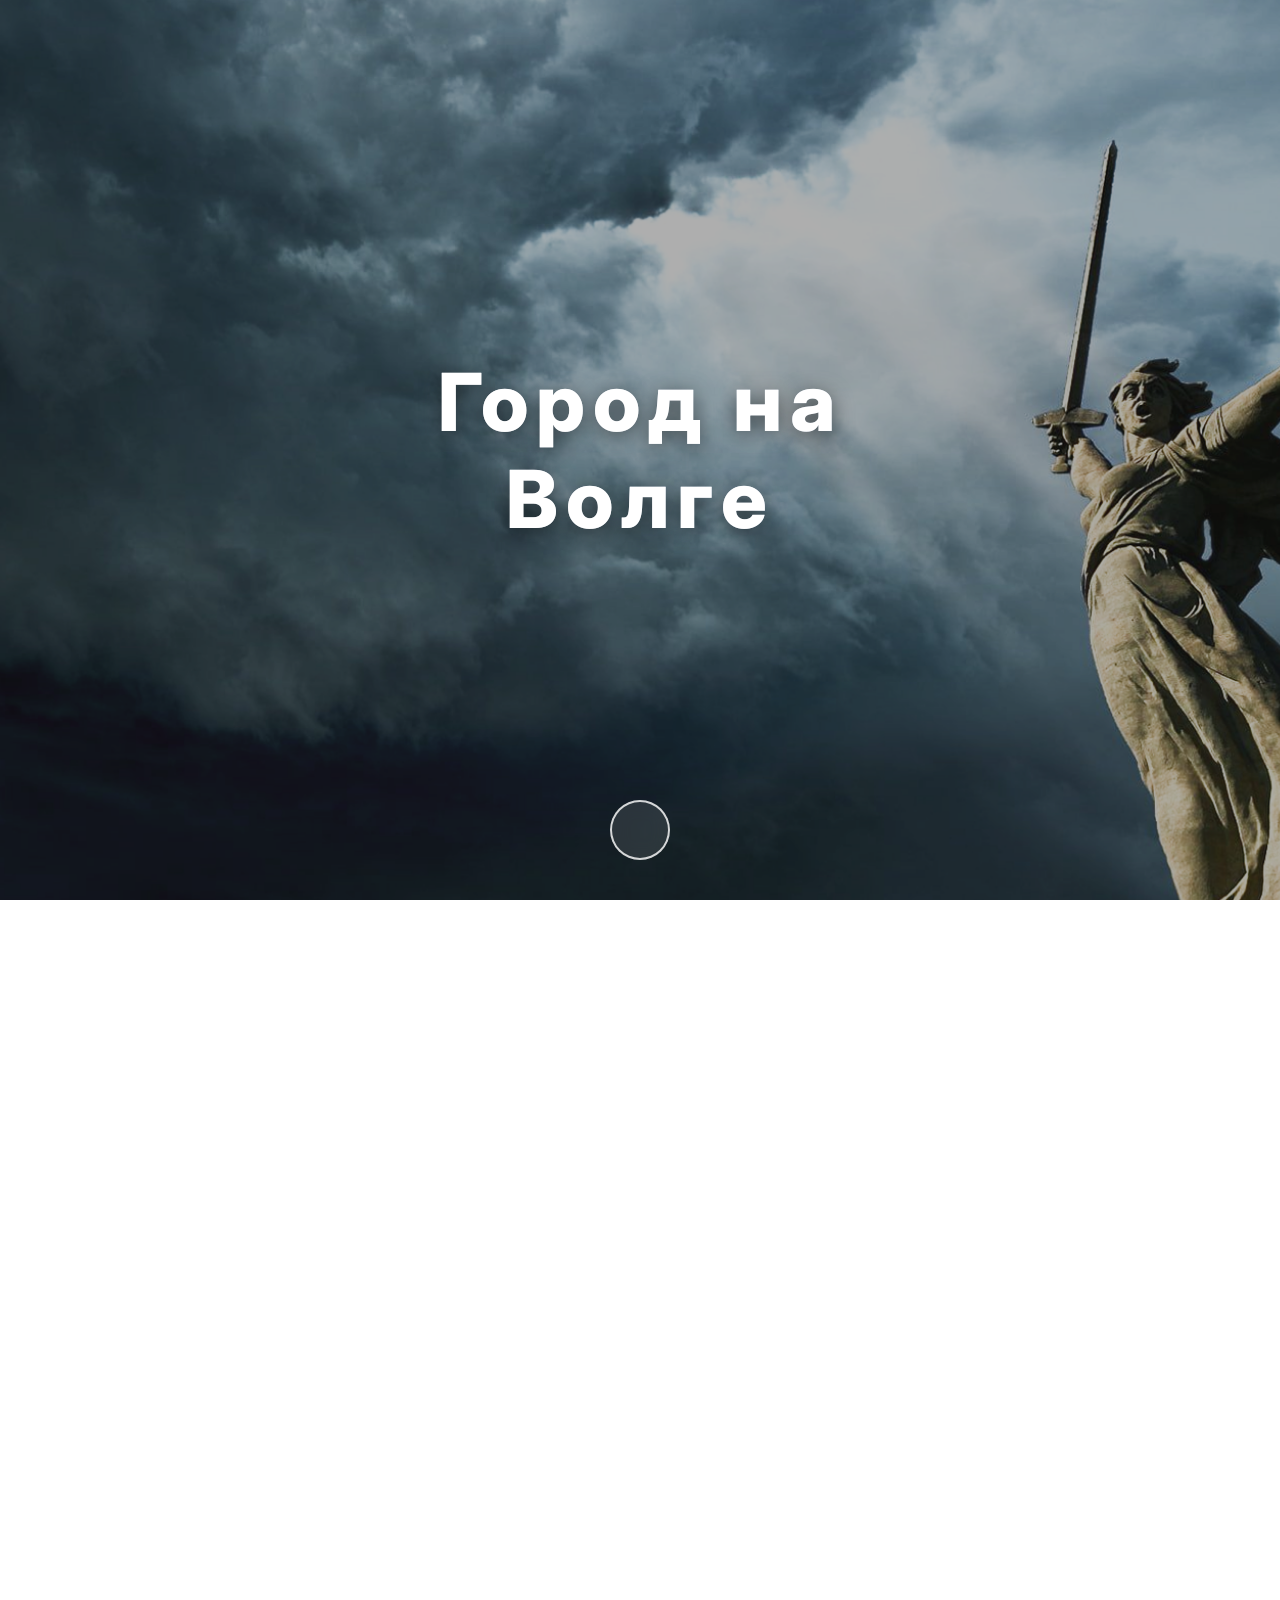
==== commit 9181560b: "Volgograd" ====
--- a/index.html
+++ b/index.html
@@ -87,9 +87,11 @@
 					
 				</div>
 				<div class="contacts">
-					<div class="social-icon"><img width="50" height="50" src="https://img.icons8.com/ios-filled/50/FFFFFF/apple-contacts.png" alt="apple-contacts"/></div>
-					<a href="pages/mapping.html"><div class="social-icon"><img width="48" height="48" src="https://img.icons8.com/deco-glyph/48/FFFFFF/map-marker.png" alt="map-marker"/></div></a>
-				</div>
+					<a href="https://www.volgograd.ru/phonebook/?q=382518" class="social-icon" target="_blank">
+  <img width="50" height="50" src="https://img.icons8.com/ios-filled/50/FFFFFF/apple-contacts.png" alt="apple-contacts"/>
+</a>
+					<!-- <a href="pages/mapping.html"><div class="social-icon"><img width="48" height="48" src="https://img.icons8.com/deco-glyph/48/FFFFFF/map-marker.png" alt="map-marker"/></div></a>
+				</div> -->
 			</div>
 		</header>
 		
--- a/main.css
+++ b/main.css
@@ -1,7 +1,6 @@
 @import url('https://fonts.googleapis.com/css2?family=Inter:opsz,wght@14..32,400;14..32,500;14..32,600;14..32,700;14..32,800&display=swap');
 @import url('https://fonts.googleapis.com/css2?family=Manrope:wght@400;500;600;700;800&display=swap');
 
-/* Убираем все отступы */
 html, body {
     margin: 0 !important;
     padding: 0 !important;
@@ -9,7 +8,6 @@
     width: 100%;
 }
 
-/* ========== ТИТУЛЬНЫЙ СЛАЙД ========== */
 .hero-section {
     position: fixed;
     top: 0;
@@ -17,7 +15,7 @@
     width: 100%;
     height: 100vh;
     overflow: hidden;
-    z-index: 1; /* Низкий z-index */
+    z-index: 1; 
     transition: opacity 0.485s ease;
 }
 
@@ -28,7 +26,7 @@
 
 .hero-background {
     position: absolute;
-    top: -50px; /* Небольшой запас */
+    top: -50px; 
     left: -50px;
     right: -50px;
     bottom: -50px;
@@ -91,24 +89,17 @@
     transform: translateX(-50%) scale(0.95);
 }
 
-/* ========== ОСНОВНОЙ КОНТЕНТ ========== */
 .page-wrapper {
     position: relative;
-    z-index: 2; /* Выше hero */
-    transform: translateY(100vh); /* Изначально сдвинут вниз за экран */
+    z-index: 2;
+    transform: translateY(100vh); 
     transition: transform 1s cubic-bezier(0.77, 0, 0.175, 1);
 }
 
 .page-wrapper.visible {
-    transform: translateY(0); /* Выезжает на экран */
-}
-
-/* Блокировка скролла */
-body.no-scroll {
-    overflow: hidden !important;
-}
-
-/* Анимации */
+    transform: translateY(0); 
+}
+
 @keyframes fadeInUp {
     from {
         opacity: 0;
@@ -120,8 +111,6 @@
     }
 }
 
-
-/* Адаптив */
 @media (max-width: 768px) {
     .hero-title {
         font-size: 3rem;
@@ -140,7 +129,6 @@
   box-sizing: border-box;
 }
 
-/* ========== ФИКСИРОВАННЫЙ ФОН ========== */
 html {
   background-image: linear-gradient(rgba(0, 0, 0, 0.2), rgba(0, 0, 0, 0.2)), url('images/VolgogradNEW1.png');
   background-attachment: fixed;
@@ -183,37 +171,31 @@
 /* Скрытие копирайта Яндекс */
 [class*="ymaps"][class*="copyright"] { display: none !important; }
 
-/* ========== СЛАЙДЕР ДОСТОПРИМЕЧАТЕЛЬНОСТЕЙ ========== */
 .attractions-slider {
     position: relative;
     width: 100%;
-    overflow: visible; /* ← Было hidden, меняем на visible */
+    overflow: visible; 
     min-height: 700px;
-    height: auto;      /* ← Позволяет расти по контенту */
-    padding-bottom: 20px; /* ← Отступ снизу, чтобы контент не прилипал */
-
-    /* overflow: hidden !important; */
-}
-/* --- FIX: GPU-ускорение и стабилизация слоев --- */
+    height: auto;  
+    padding-bottom: 20px; 
+
+}
 .slide {
     position: absolute;
     top: 0;
     left: 0;
     width: 100%;
     opacity: 0;
-    /* translate3d включает аппаратное ускорение */
     transform: translate3d(100%, 0, 0);
     transition: transform 0.8s cubic-bezier(0.25, 0.46, 0.45, 0.94),
                 opacity 0.8s ease;
     pointer-events: none;
     z-index: 1;
-    /* Предотвращает перерисовку фона */
     will-change: transform, opacity;
     backface-visibility: hidden;
     isolation: isolate;
 }
 
-/* === ПЛАВНАЯ АНИМАЦИЯ СЛАЙДОВ === */
 .slide {
     position: absolute;
     top: 0;
@@ -249,18 +231,10 @@
     opacity: 0;
 }
 
-/* Скрываем карты до полной инициализации */
-.slide .map-window-small {
-    opacity: 0;
-    transition: opacity 0.3s ease;
-    will-change: opacity;
-}
-
 .slide.active .map-window-small {
     opacity: 1;
 }
 
-/* --- FIX: Универсальные стили для ВСЕХ карт --- */
 [id^="map-"] {
     width: 100%;
     height: 350px;
@@ -268,12 +242,10 @@
     border-radius: 12px;
     overflow: hidden;
     background: #e9ecef;
-    /* Фикс для рендеринга карты внутри анимации */
     transform: translateZ(0);
     backface-visibility: hidden;
 }
 
-/* Фиксированная кнопка-стрелка */
 .slider-arrow {
     position: fixed;
     right: 30px;
@@ -294,7 +266,6 @@
     display: flex;
     align-items: center;
     justify-content: center;
-    /* FIX: Стабилизация кнопки */
     will-change: transform, opacity;
     backface-visibility: hidden;
 }
@@ -319,20 +290,17 @@
     pointer-events: none;
 }
 
-/* Адаптивность */
 @media (max-width: 768px) {
     .slider-arrow { display: none; }
     .attractions-slider { min-height: auto; }
 }
 
-/* ========== СЕКЦИЯ ДОСТОПРИМЕЧАТЕЛЬНОСТЕЙ ========== */
 .attraction-section {
     margin-top: 30px;
     background: rgba(0, 0, 0, 0.3);
     backdrop-filter: blur(3px);
     padding: 40px 0px 0px 20px;
     color: #fff;
-    /* FIX: Создаем новый контекст наложения */
     isolation: isolate;
 }
 
@@ -346,7 +314,7 @@
     grid-template-columns: 1fr 1fr;
     gap: 30px;
     margin-bottom: 40px;
-    align-items: start; /* ← Картинка/карта сверху, текст ниже */
+    align-items: start; 
 }
 
 .attraction-map-wrapper,
@@ -355,8 +323,6 @@
     overflow: hidden;
 }
 
-/* УДАЛЕНО: Конфликтующие стили для #map-radonezh, #map-kronstadt */
-/* Теперь работает универсальный [id^="map-"] выше */
 
 .attraction-photo {
     width: 100%;
@@ -366,7 +332,6 @@
     border-radius: 12px;
 }
 
-/* --- FIX: Блок с текстом (затемнение) --- */
 .attraction-info {
     background: rgba(0, 0, 0, 0.75);
     backdrop-filter: blur(10px);
@@ -381,12 +346,11 @@
     transform: translateZ(0);
     backface-visibility: hidden;
     isolation: isolate;
-    
-    /* === НОВОЕ: Защита от длинного текста === */
-    word-wrap: break-word;      /* Перенос длинных слов */
-    overflow-wrap: anywhere;    /* Разрыв в любом месте если нужно */
-    text-align: justify;        /* Выравнивание текста (опционально) */
-    hyphens: auto;              /* Автоматические переносы по слогам */
+
+    word-wrap: break-word;   
+    overflow-wrap: anywhere; 
+    text-align: justify;  
+    hyphens: auto;             
 }
 
 .attraction-info h3 {
@@ -412,10 +376,9 @@
     object-fit: cover;
     border-radius: 12px;
     display: block;
-    flex-shrink: 0; /* ← Не сжиматься, если текст длинный */
-}
-
-/* Адаптив контента */
+    flex-shrink: 0; 
+}
+
 @media (max-width: 768px) {
     .attraction-content { 
         grid-template-columns: 1fr; 
@@ -429,11 +392,9 @@
     
     .attraction-info { 
         padding: 20px;
-        /* max-height: 500px;     */
-        overflow-y: auto;     /* ← Скролл внутри блока */
-    }
-    
-    /* Красивый скроллбар */
+        overflow-y: auto;  
+    }
+    
     .attraction-info::-webkit-scrollbar {
         width: 6px;
     }
@@ -447,7 +408,6 @@
     }
 }
 
-/* ========== ОБЕРТКА И ХЕДЕР ========== */
 .page-wrapper {
   display: flex;
   flex-direction: column;
@@ -497,7 +457,6 @@
   letter-spacing: -0.02em;
 }
 
-/* Синий прямоугольник - виджеты */
 .widgets {
   display: flex;
   align-items: center;
@@ -561,7 +520,6 @@
   transform: translateY(-2px);
 }
 
-/* ========== КНОПКИ ЭПОХ ========== */
 .times-container {
   display: flex;
   align-items: center;
@@ -569,7 +527,6 @@
   margin: 0px auto;
   width: fit-content;
   border-radius: 8px;
-  overflow: hidden;
   box-shadow: 0 8px 20px rgba(0, 0, 0, 0.2);
 }
 
@@ -592,7 +549,6 @@
 .time-white:hover { background: white; color: #1A3A6B; }
 .time-blue.active:hover { transform: none; }
 
-/* ========== ФУТЕР ========== */
 .footer {
   margin-top: 80px;
   background: #2398F2;
@@ -628,28 +584,6 @@
 .footer-col a:hover { color: white; text-decoration: underline; }
 .footer-authors { margin-top: 10px; padding-top: 10px; border-top: 1px solid rgba(255, 255, 255, 0.2); }
 
-/* ========== АДАПТИВНОСТЬ ========== */
-/* @media (max-width: 1024px) {
-  .page-wrapper { margin: 20px 40px; }
-}
-
-@media (max-width: 768px) {
-  .page-wrapper { margin: 20px 20px; }
-  header { flex-direction: column; text-align: center; }
-  .logo { flex-direction: column; gap: 10px; }
-  .widgets { flex-direction: column; gap: 20px; padding: 20px 25px; }
-  .social-icon { width: 44px; height: 44px; font-size: 22px; }
-  .contact-item { padding: 8px 18px; font-size: 14px; }
-  .footer { margin-top: 60px; padding: 30px 0 20px; }
-  .footer-container { flex-direction: column; gap: 30px; text-align: center; }
-  .footer-logo { justify-content: center; }
-  .footer-col { text-align: center; }
-} */
-
-
-/* ========== СЕКЦИЯ МУЗЕЕВ — ПОЛНЫЙ ДИЗАЙН КАК У ЦЕРКВЕЙ ========== */
-
-/* Фон и отступы секции */
 .museums-section {
     margin-top: 80px;
     background: rgba(0, 0, 0, 0.3);
@@ -659,7 +593,6 @@
     isolation: isolate;
 }
 
-/* Заголовок секции */
 .section-title {
     font-size: 2.5rem;
     font-weight: 800;
@@ -672,7 +605,6 @@
     text-align: center;
 }
 
-/* Слайдер музеев — те же стили, что у церквей */
 .museums-slider {
     position: relative;
     width: 100%;
@@ -682,7 +614,6 @@
     padding-bottom: 20px;
 }
 
-/* Стрелки музеев — позиция ниже церквей */
 .slider-arrow.museum-arrow-left,
 .slider-arrow.museum-arrow-right {
     top: 400px !important;
@@ -698,8 +629,28 @@
     left: auto !important;
 }
 
-/* Адаптив: скрываем стрелки на мобильных */
-/* ========== FIX: ФУТЕР ДЛЯ <1440px ========== */
+body.no-scroll {
+    overflow: hidden !important;
+
+    position: fixed !important;
+    width: 100% !important;
+    height: 100vh !important;
+    overscroll-behavior: none !important;
+    touch-action: pan-y !important;
+}
+
+.attraction-info,
+.museums-section .attraction-info {
+    overflow-y: auto;
+    -webkit-overflow-scrolling: touch; 
+}
+
+@media (max-width: 768px) {
+    .times-container {
+        transition-delay: 0.4s;
+    }
+}
+
 @media (max-width: 1439px) {
     .footer-container {
         gap: 20px;
@@ -713,14 +664,15 @@
     }
 }
 
-/* ========== FIX: АДАПТИВ 1024px — ЛОГО, БЛОКИ, СТРЕЛКИ ========== */
 @media (max-width: 1024px) {
-    /* === Центрирование логотипа и виджетов === */
     header {
         justify-content: center;
         text-align: center;
     }
-    
+    .hero-background img {
+        object-position: 75% center !important; 
+    }
+
     .logo {
         justify-content: center;
         width: 100%;
@@ -731,12 +683,10 @@
         padding: 12px 25px;
     }
     
-    /* === Уменьшение отступов основного контента === */
     .main-content {
         margin: 30px 40px;
     }
-    
-    /* === Уменьшение блоков с информацией === */
+
     .attraction-info {
         padding: 18px 20px;
     }
@@ -757,8 +707,7 @@
         height: 280px;
         min-height: 280px;
     }
-    
-    /* === Стрелки: сдвиг внутрь, чтобы не наезжали на изображения === */
+
     .slider-arrow {
         top: 320px !important;
         width: 48px;
@@ -781,21 +730,14 @@
         right: 8px !important;
     }
     .attraction-section{
-        /* position: relative !important;
-        padding-top: 10px !important; 
-        margin-top: 30px !important;
-         */
+
         padding: 60px !important; 
     }
     .museums-section {
-        /* position: relative !important;
-        padding-top: 10px !important; 
-        margin-top: 30px !important;
-         */
+
         padding: 80px !important; 
     }
-    
-    /* === Применяем ко всем секциям слайдеров === */
+
     .slider-arrow.museum-arrow-left,
     .slider-arrow.museum-arrow-right,
     #real-museums-section .slider-arrow.real-museum-arrow-left,
@@ -807,7 +749,6 @@
         top: 320px !important;
     }
     
-    /* === Футер: адаптивная сетка === */
     .footer {
         margin-top: 60px;
         padding: 30px 0 20px;
@@ -838,7 +779,6 @@
     }
 }
 
-/* ========== FIX: ДОПОЛНИТЕЛЬНЫЙ АДАПТИВ ДЛЯ 768px (на всякий случай) ========== */
 @media (max-width: 768px) {
     .footer-col {
         flex: 1 1 100%;
@@ -849,32 +789,23 @@
         display: none !important;
     }
 }
-/* ========== FIX: СТРЕЛКИ 768px — ПРАВИЛЬНОЕ ПОЗИЦИОНИРОВАНИЕ ========== */
 @media (max-width: 768px) {
-    
-    /* === 1. Делаем секции относительными контейнерами для стрелок === */
+
     .attraction-section,
     .museums-section {
-        /* position: relative !important;
-        padding-top: 10px !important; 
-        margin-top: 30px !important;
-         */
         padding: 40px !important; 
     }
     
-    /* === 2. Заголовок: компактный, стрелки рядом === */
     .section-title {
         font-size: 1.6rem !important;
-        margin: 0 50px 15px 50px !important; /* Отступы по бокам под стрелки */
+        margin: 0 50px 15px 50px !important; 
         text-align: center !important;
         line-height: 1.2 !important;
     }
     
-    /* === 3. Стрелки: абсолютно внутри секции, рядом с заголовком === */
     .slider-arrow {
         display: flex !important;
         position: absolute !important;
-        /* top: 8px !important;  */
         width: 36px !important;
         height: 36px !important;
         font-size: 1.1rem !important;
@@ -887,7 +818,6 @@
         padding: 0 !important;
     }
     
-    /* Левая стрелка */
     .slider-arrow-left,
     .museum-arrow-left,
     .real-museum-arrow-left,
@@ -898,7 +828,6 @@
         right: auto !important;
     }
     
-    /* Правая стрелка */
     .slider-arrow-right,
     .museum-arrow-right,
     .real-museum-arrow-right,
@@ -913,10 +842,7 @@
         background: rgba(0, 0, 0, 0.9) !important;
         transform: scale(1.05) !important;
     }
-    
-    /* === 4. Конкретные фиксы для последних трёх слайдеров === */
-    
-    /* Музеи (реальные) */
+
     #real-museums-section {
         position: relative !important;
     }
@@ -927,7 +853,6 @@
         right: 5px !important;
     }
     
-    /* Другие достопримечательности */
     #other-section {
         position: relative !important;
     }
@@ -937,8 +862,7 @@
     #other-section .slider-arrow.other-arrow-right {
         right: 5px !important;
     }
-    
-    /* Гео и транспорт */
+
     #geo-section {
         position: relative !important;
     }
@@ -949,15 +873,10 @@
         right: 5px !important;
     }
     
-    /* Театры */
     #theaters-section {
         position: relative !important;
     }
-    /* #theaters-section .slider-arrow.theater-arrow {
-        top: 8px !important;
-    } */
-    
-    /* === 5. Компактный контент слайдов === */
+
     .attraction-content {
         grid-template-columns: 1fr !important;
         gap: 15px !important;
@@ -974,7 +893,6 @@
     .attraction-info {
         padding: 12px 15px !important;
         border-radius: 12px !important;
-        /* max-height: 350px !important; */
         font-size: 0.85rem !important;
         line-height: 1.4 !important;
     }
@@ -987,8 +905,7 @@
     .attraction-info p {
         margin-bottom: 8px !important;
     }
-    
-    /* === 6. Хедер и футер — финальная компактность === */
+
     .main-content {
         margin: 10px 15px !important;
     }
@@ -1052,29 +969,17 @@
         font-size: 13px !important;
     }
 }
-/* ========== FIX: 768px — ЦЕНТРОВКА ГЕРО-ИЗОБРАЖЕНИЯ + СТРЕЛКИ ЦЕРКВЕЙ ========== */
-
-/* === 1. Центрирование самого изображения в геро-секции === */
+
 @media (max-width: 768px) {
-    /* .hero-background {
-        left: 0 !important;
-        right: 0 !important;
-        top: 0 !important;
-        bottom: 0 !important;
-    } */
-    
     .hero-background img {
         width: 100% !important;
         height: 100% !important;
         object-fit: cover !important;
-        object-position: center center !important;
-    }
-}
-
-/* === 2. Фикс стрелок для СЕКЦИИ ЦЕРКВЕЙ (.attraction-section) на 768px === */
+        object-position: 75% center !important; 
+}
+}
+
 @media (max-width: 768px) {
-    
-    /* Делаем секцию церквей относительным контейнером */
     .attraction-section {
         position: relative !important;
         padding-top: 15px !important;
@@ -1082,7 +987,6 @@
         padding-right: 10px !important;
     }
     
-    /* Переопределяем display: none для стрелок в этой секции */
     .attraction-section .slider-arrow {
         display: flex !important;
         position: absolute !important;
@@ -1100,27 +1004,23 @@
         justify-content: center !important;
     }
     
-    /* Левая стрелка церквей — чётко слева */
     .attraction-section .slider-arrow.slider-arrow-left,
     .attraction-section .slider-arrow-left {
         left: 10px !important;
         right: auto !important;
     }
     
-    /* Правая стрелка церквей — чётко справа */
     .attraction-section .slider-arrow.slider-arrow-right,
     .attraction-section .slider-arrow-right {
         right: 10px !important;
         left: auto !important;
     }
-    
-    /* Отступ у заголовка, чтобы текст не наезжал на стрелки */
+
     .attraction-section .section-title {
         margin: 0 48px 15px 48px !important;
         font-size: 1.55rem !important;
     }
-    
-    /* === 3. Универсальный фикс: гарантируем, что ВСЕ секции имеют position: relative === */
+
     .attraction-section,
     .museums-section,
     #real-museums-section,
@@ -1129,14 +1029,9 @@
     #theaters-section {
         position: relative !important;
     }
-    
-    /* === 4. Финальная проверка: стрелки не должны быть hidden или none === */
-
-}
-/* ========== АДАПТИВ: 425px — МИНИ-ИНТЕРФЕЙС ========== */
+
+}
 @media (max-width: 425px) {
-    
-    /* === Геро-секция === */
     .hero-title {
         font-size: 2rem !important;
         letter-spacing: 0.05em !important;
@@ -1149,8 +1044,7 @@
         font-size: 1.3rem !important;
         bottom: 25px !important;
     }
-    
-    /* === Хедер === */
+
     .main-content { margin: 8px 10px !important; }
     
     header { gap: 8px !important; }
@@ -1176,14 +1070,12 @@
     .social-icon.socials-odnokl svg { width: 20px !important; height: 20px !important; }
     .social-icon.socials-MAX svg { width: 24px !important; height: 24px !important; }
     
-    /* === Кнопки эпох === */
     .times-container { margin: 10px auto 15px !important; }
     .time-block {
         padding: 8px 16px !important;
         font-size: 13px !important;
     }
-    
-    /* === Секции слайдеров === */
+
     .attraction-section,
     .museums-section {
         padding: 35px 8px 15px 8px !important;
@@ -1194,8 +1086,7 @@
         font-size: 1.4rem !important;
         margin: 0 40px 12px 40px !important;
     }
-    
-    /* === СТРЕЛКИ: мини, но видимые === */
+
     .slider-arrow {
         display: flex !important;
         position: absolute !important;
@@ -1229,8 +1120,7 @@
         right: 6px !important;
         left: auto !important;
     }
-    
-    /* === Контент слайда === */
+
     .attraction-content { gap: 12px !important; }
     
     .attraction-photo,
@@ -1256,8 +1146,7 @@
     }
     
     .attraction-info p { margin-bottom: 8px !important; }
-    
-    /* === Слайдер === */
+
     .attractions-slider,
     .museums-slider {
         min-height: auto !important;
@@ -1266,7 +1155,6 @@
     
     .slide.active { height: auto !important; }
     
-    /* === Футер === */
     .footer {
         margin-top: 20px !important;
         padding: 18px 8px 12px !important;
@@ -1287,10 +1175,7 @@
     .footer-copyright { font-size: 10px !important; }
 }
 
-/* ========== АДАПТИВ: 375px — УЛЬТРА-КОМПАКТ ========== */
 @media (max-width: 375px) {
-    
-    /* === Геро === */
     .hero-title { font-size: 1.85rem !important; }
     .hero-arrow {
         width: 36px !important;
@@ -1298,7 +1183,6 @@
         font-size: 1.2rem !important;
     }
     
-    /* === Хедер === */
     .img1 { width: 38px !important; }
     h1 { font-size: 1.3rem !important; }
     
@@ -1313,13 +1197,11 @@
         font-size: 15px !important;
     }
     
-    /* === Кнопки эпох === */
     .time-block {
         padding: 7px 14px !important;
         font-size: 12px !important;
     }
-    
-    /* === Секции === */
+
     .attraction-section,
     .museums-section {
         padding: 32px 6px 12px 6px !important;
@@ -1329,8 +1211,7 @@
         font-size: 1.3rem !important;
         margin: 0 36px 10px 36px !important;
     }
-    
-    /* === СТРЕЛКИ: ещё компактнее === */
+
     .slider-arrow {
         top: 6px !important;
         width: 30px !important;
@@ -1355,8 +1236,7 @@
     #theaters-section .slider-arrow.museum-arrow-right {
         right: 5px !important;
     }
-    
-    /* === Контент === */
+
     .attraction-photo,
     [id^="map-"] {
         height: 190px !important;
@@ -1379,7 +1259,6 @@
     .footer-col a { font-size: 10px !important; }
 }
 
-/* ========== АДАПТИВ: 325px — МИНИМАЛЬНЫЙ === */
 @media (max-width: 325px) {
     
     /* === Геро === */
@@ -1395,7 +1274,6 @@
         bottom: 20px !important;
     }
     
-    /* === Хедер === */
     .main-content { margin: 6px 8px !important; }
     
     .img1 { width: 34px !important; }
@@ -1419,7 +1297,6 @@
     .social-icon.socials-odnokl svg { width: 18px !important; height: 18px !important; }
     .social-icon.socials-MAX svg { width: 22px !important; height: 22px !important; }
     
-    /* === Кнопки эпох === */
     .times-container {
         margin: 8px auto 12px !important;
         flex-wrap: wrap !important;
@@ -1429,8 +1306,7 @@
         padding: 6px 12px !important;
         font-size: 11px !important;
     }
-    
-    /* === Секции === */
+
     .attraction-section,
     .museums-section {
         padding: 28px 4px 10px 4px !important;
@@ -1443,7 +1319,6 @@
         line-height: 1.15 !important;
     }
     
-    /* === СТРЕЛКИ: микро, но рабочие === */
     .slider-arrow {
         display: flex !important;
         position: absolute !important;
@@ -1459,11 +1334,9 @@
         padding: 0 !important;
     }
     
-    /* Левая/правая — все секции */
     [class*="arrow-left"] { left: 4px !important; right: auto !important; }
     [class*="arrow-right"] { right: 4px !important; left: auto !important; }
     
-    /* === Контент слайда === */
     .attraction-content { gap: 10px !important; }
     
     .attraction-photo,
@@ -1490,7 +1363,6 @@
     
     .attraction-info p { margin-bottom: 6px !important; }
     
-    /* === Слайдер === */
     .attractions-slider,
     .museums-slider {
         min-height: auto !important;
@@ -1502,7 +1374,6 @@
         height: auto !important;
     }
     
-    /* === Футер === */
     .footer {
         margin-top: 15px !important;
         padding: 14px 4px 8px !important;
@@ -1535,22 +1406,18 @@
         gap: 2px !important;
     }
     
-    /* === Предотвращаем горизонтальный скролл === */
     * { box-sizing: border-box !important; }
     body, html { overflow-x: hidden !important; }
 }
 
-/* ========== ФИНАЛЬНЫЙ ФИКС: гарантируем видимость стрелок на всех мобильных === */
 @media (max-width: 425px) {
-    /* Переопределяем любые display: none для стрелок */
     .slider-arrow:not(.hidden) {
         display: flex !important;
         opacity: 1 !important;
         pointer-events: auto !important;
         visibility: visible !important;
     }
-    
-    /* Гарантируем position: relative у всех секций */
+
     .attraction-section,
     .museums-section,
     #real-museums-section,
@@ -1560,9 +1427,7 @@
         position: relative !important;
     }
 }
-/* ========== FIX: ИКОНКИ CONTACTS — АДАПТИВ ДЛЯ МОБИЛЬНЫХ ========== */
-
-/* 425px — уменьшаем до 32px */
+
 @media (max-width: 425px) {
     .contacts .social-icon img {
         width: 32px !important;
@@ -1578,7 +1443,6 @@
     }
 }
 
-/* 375px — уменьшаем до 30px */
 @media (max-width: 375px) {
     .contacts .social-icon img {
         width: 30px !important;
@@ -1593,7 +1457,6 @@
     }
 }
 
-/* 325px — уменьшаем до 26px */
 @media (max-width: 325px) {
     .contacts .social-icon img {
         width: 26px !important;
@@ -1608,13 +1471,11 @@
         border-radius: 8px !important;
     }
     
-    /* Компенсируем уменьшение иконок отступами в widgets */
     .widgets {
         gap: 6px !important;
     }
 }
 
-/* ========== ФИНАЛЬНЫЙ ФИКС: гарантируем, что img не вылезает за кнопки ========== */
 @media (max-width: 425px) {
     .contacts .social-icon {
         display: flex !important;
@@ -1628,4 +1489,22 @@
         object-fit: contain !important;
         display: block !important;
     }
+}
+
+@media (max-width: 1024px) and (min-width: 769px) {
+    html {
+        background-position: 50% center !important;
+    }
+}
+
+@media (max-width: 768px) {
+    html {
+        background-position: 50% center !important;
+    }
+}
+
+@media (max-width: 375px) {
+    html {
+        background-position: 50% center !important;
+    }
 }
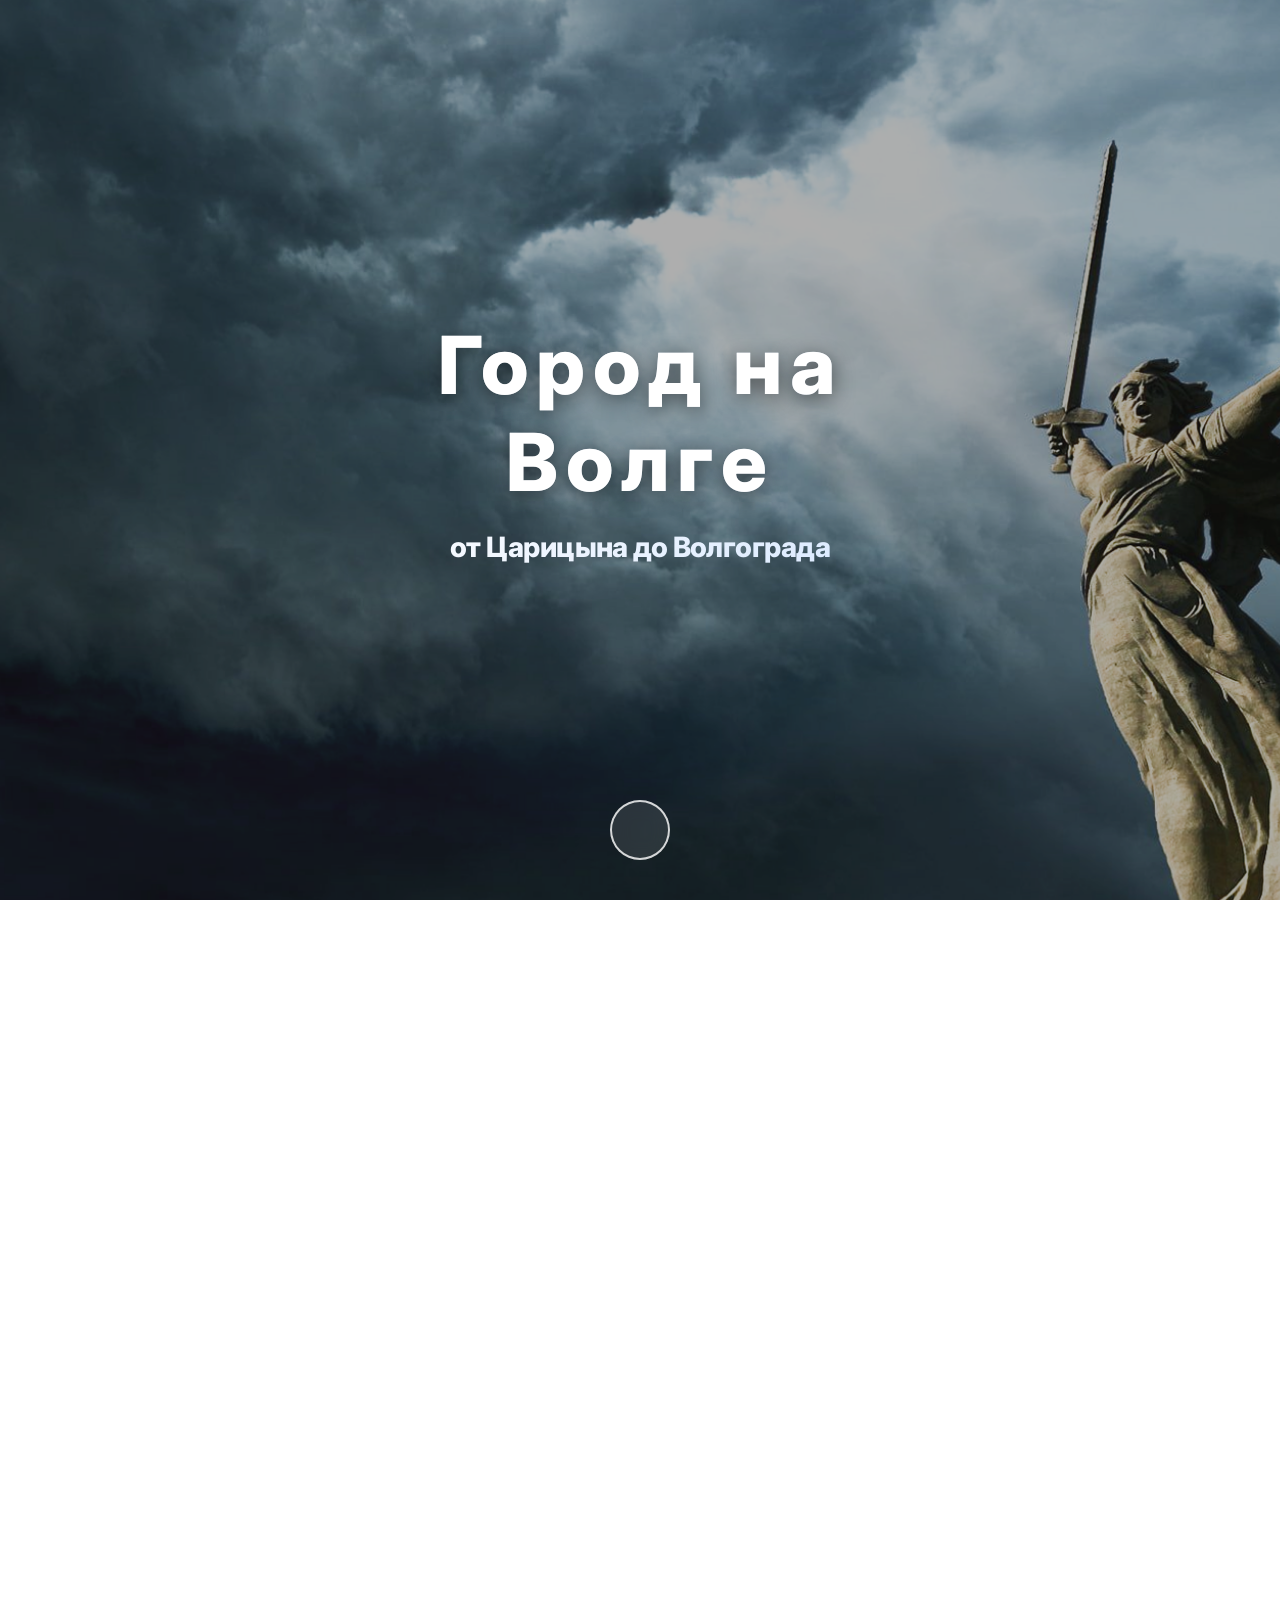
==== commit 23438402: "Volgograd" ====
--- a/index.html
+++ b/index.html
@@ -21,7 +21,8 @@
             <img src="images/ZOVmateri.png" alt="Родина-мать зовёт">
         </div>
         <div class="hero-content">
-            <h1 class="hero-title">Город на Волге</h1>
+            <h1 class="hero-title">Город на Волге<br>
+            <h3>от Царицына до Волгограда</h3>
         </div>
         <button class="hero-arrow" onclick="scrollToContent()" aria-label="Прокрутить вниз">
             <ion-icon name="arrow-down"></ion-icon>
--- a/main.css
+++ b/main.css
@@ -445,6 +445,18 @@
   color: transparent;
   letter-spacing: -0.02em;
 }
+h3 {
+    padding: 20px 0;
+  font-size: 28px;
+  margin: 0;
+  font-weight: 800;
+  background: linear-gradient(135deg, #FFFFFF, #D4E6FF);
+  background-clip: text;
+  -webkit-background-clip: text;
+  color: transparent;
+  letter-spacing: -0.02em;
+  animation: fadeInUp 1.5s ease;
+}
 
 h2 {
   font-size: 28px;
@@ -1474,6 +1486,18 @@
     .widgets {
         gap: 6px !important;
     }
+h3 {
+padding: 20px 0;
+  font-size: 15px;
+  margin: 0;
+  font-weight: 800;
+  background: linear-gradient(135deg, #FFFFFF, #D4E6FF);
+  background-clip: text;
+  -webkit-background-clip: text;
+  color: transparent;
+  letter-spacing: -0.02em;
+  animation: fadeInUp 1.5s ease;
+}
 }
 
 @media (max-width: 425px) {
@@ -1489,6 +1513,18 @@
         object-fit: contain !important;
         display: block !important;
     }
+    h3 {
+    padding: 20px 0;
+  font-size: 20px;
+  margin: 0;
+  font-weight: 800;
+  background: linear-gradient(135deg, #FFFFFF, #D4E6FF);
+  background-clip: text;
+  -webkit-background-clip: text;
+  color: transparent;
+  letter-spacing: -0.02em;
+  animation: fadeInUp 1.5s ease;
+}
 }
 
 @media (max-width: 1024px) and (min-width: 769px) {
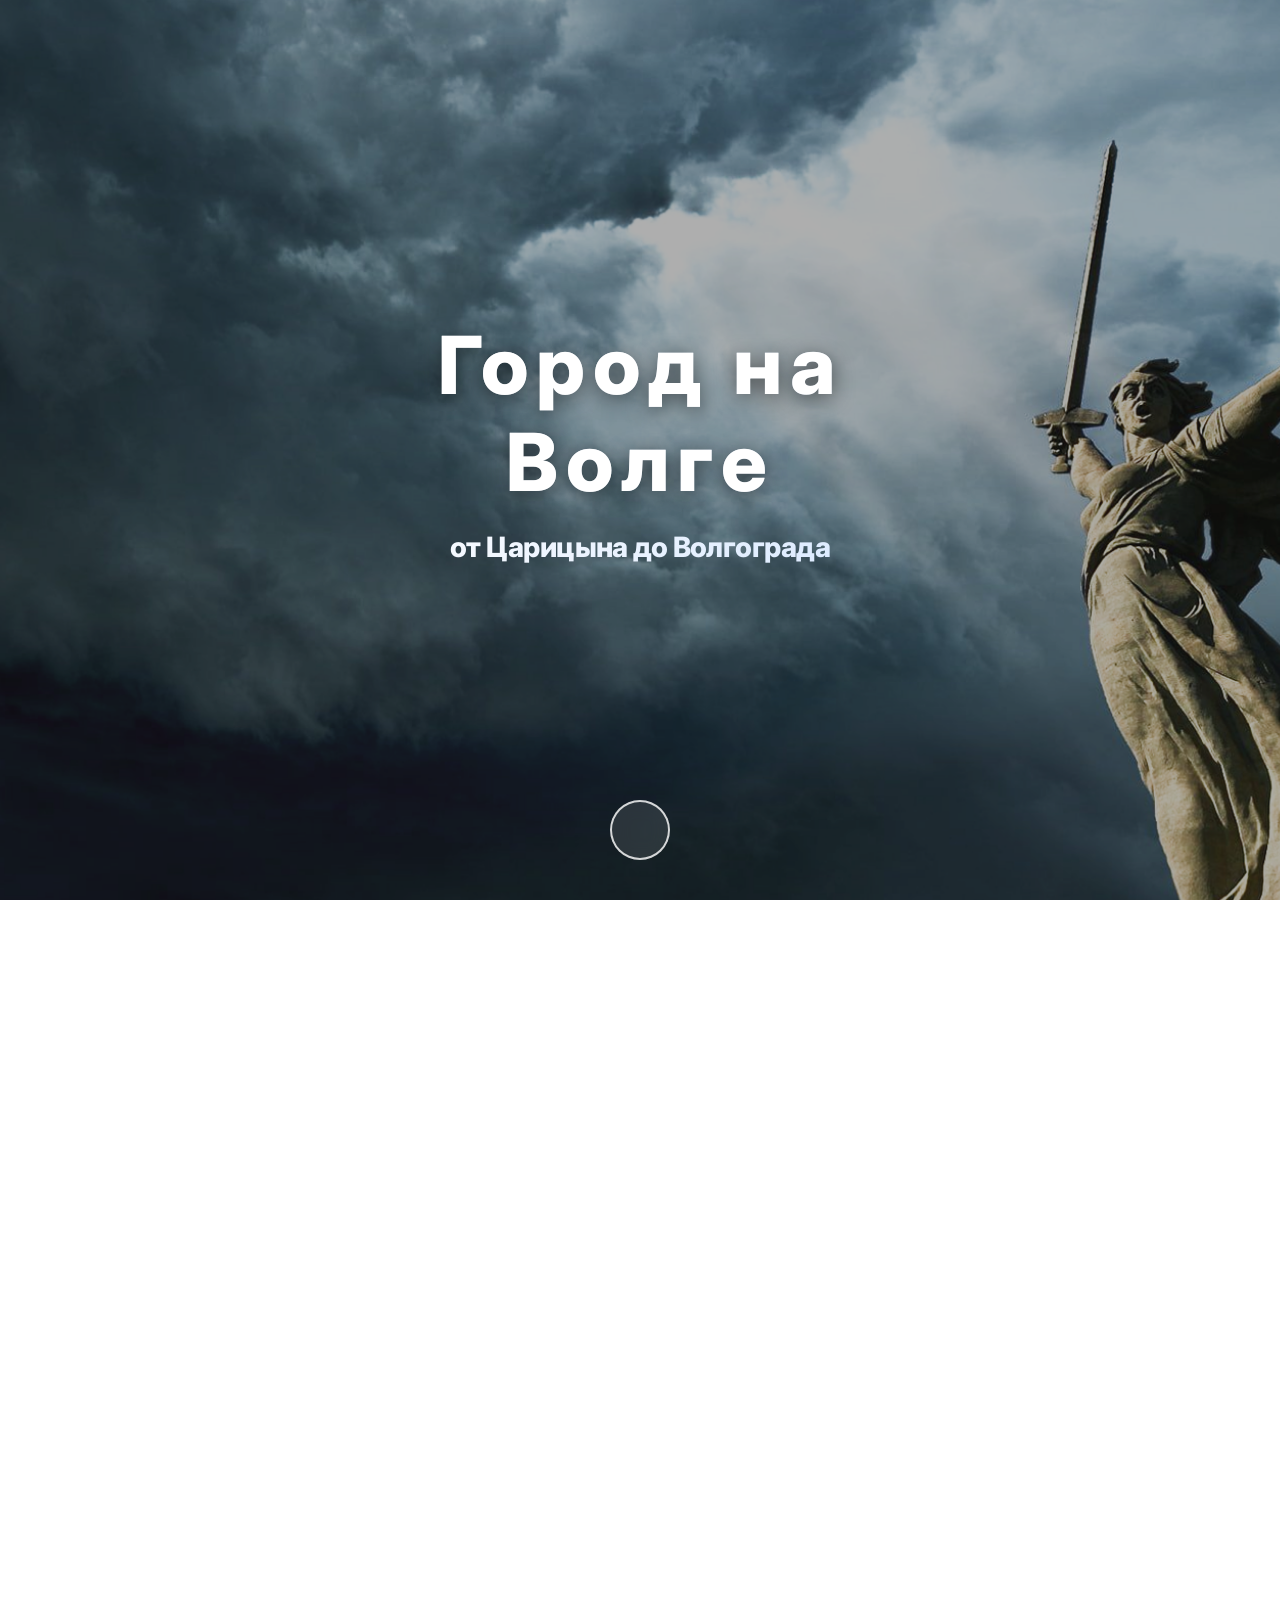
==== commit d3b9e4e0: "Volgograd" ====
--- a/index.html
+++ b/index.html
@@ -108,6 +108,7 @@
 			</a>
 			
 		</div>
+<div class="T"><h4>Досторимечательности и история</h4></div>
 <!-- Слайдер достопримечательностей -->
 <section class="attraction-section">
     <h2 class="section-title">Храмы и церкви</h2>
--- a/main.css
+++ b/main.css
@@ -1543,4 +1543,22 @@
     html {
         background-position: 50% center !important;
     }
+}
+
+.T{
+    margin: 40px 0 0 0;
+    font-size: 40px;
+    /* position: absolute; */
+    text-align: center;
+    
+}
+h4 {
+    font-size: 42px;
+    margin: 0;
+    font-weight: 800;
+    background: linear-gradient(135deg, #FFFFFF, #D4E6FF);
+    background-clip: text;
+    -webkit-background-clip: text;
+    color: transparent;
+    letter-spacing: -0.02em;
 }
